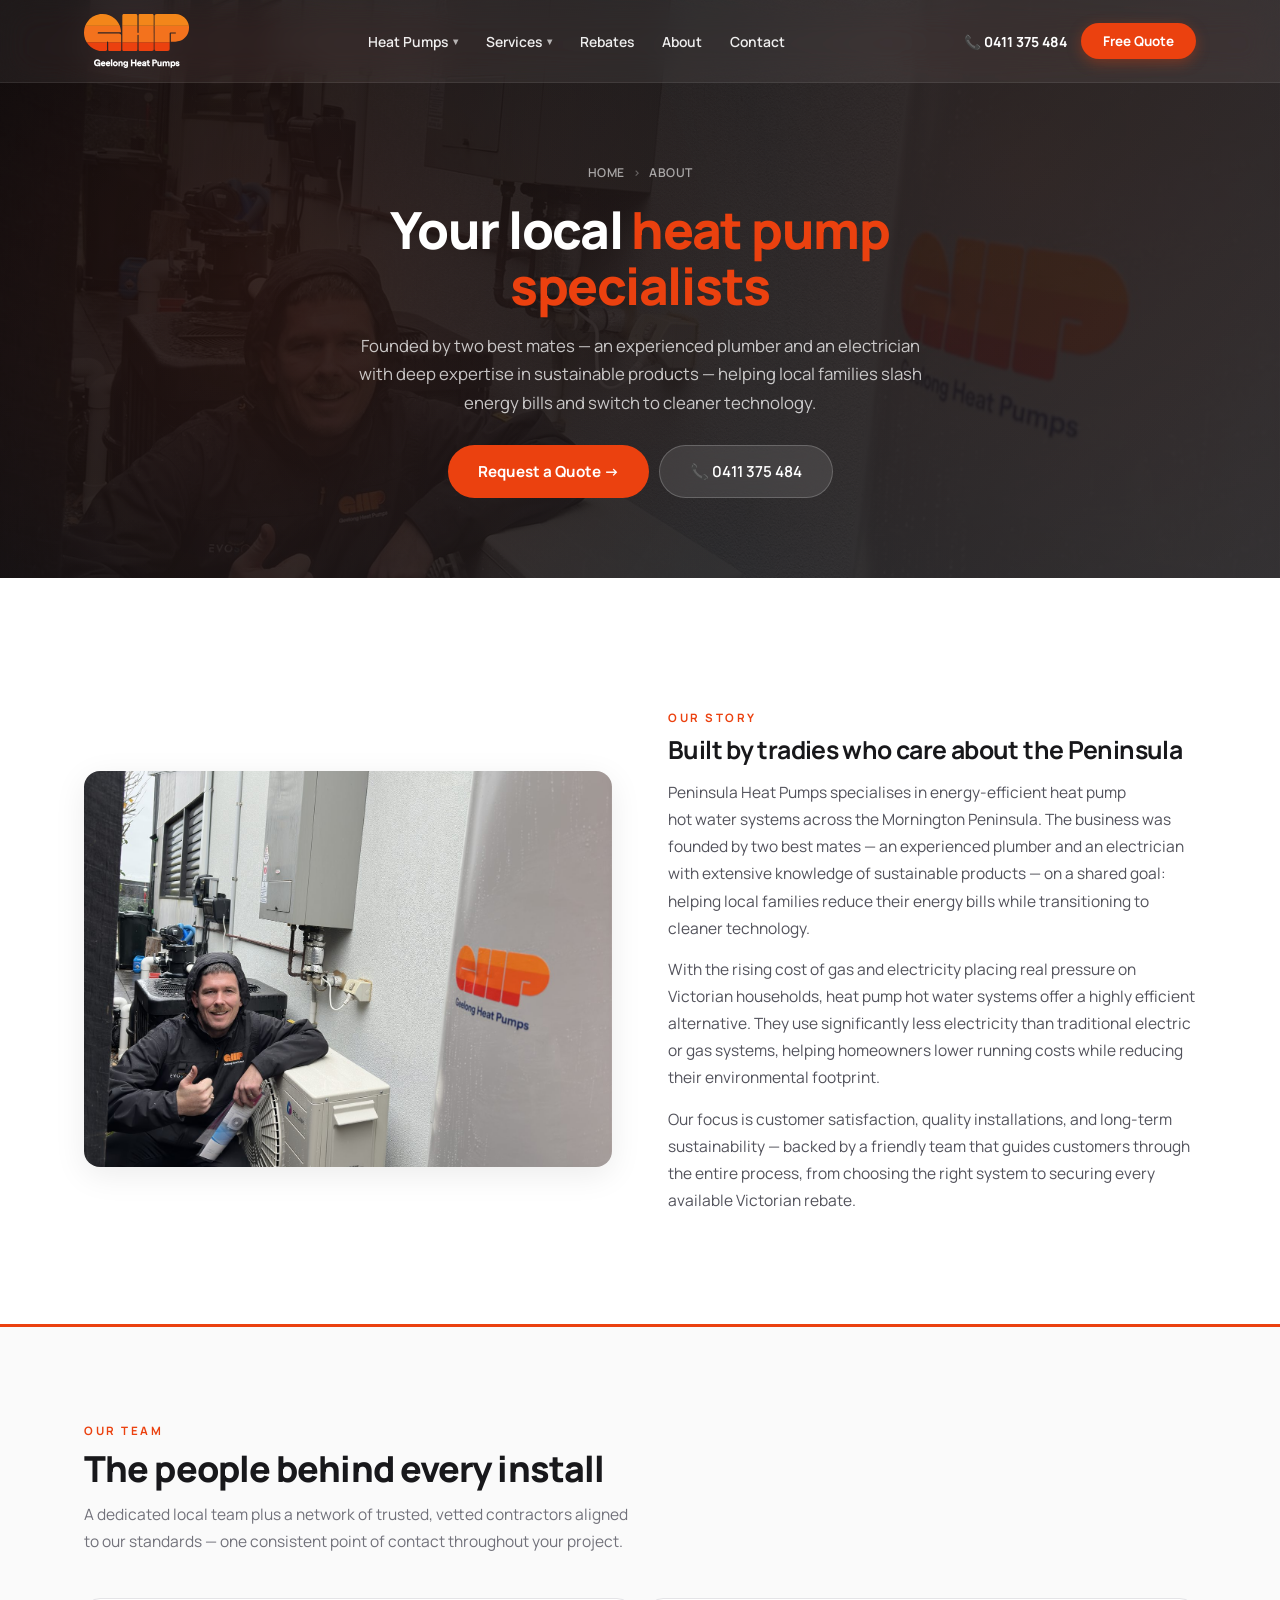
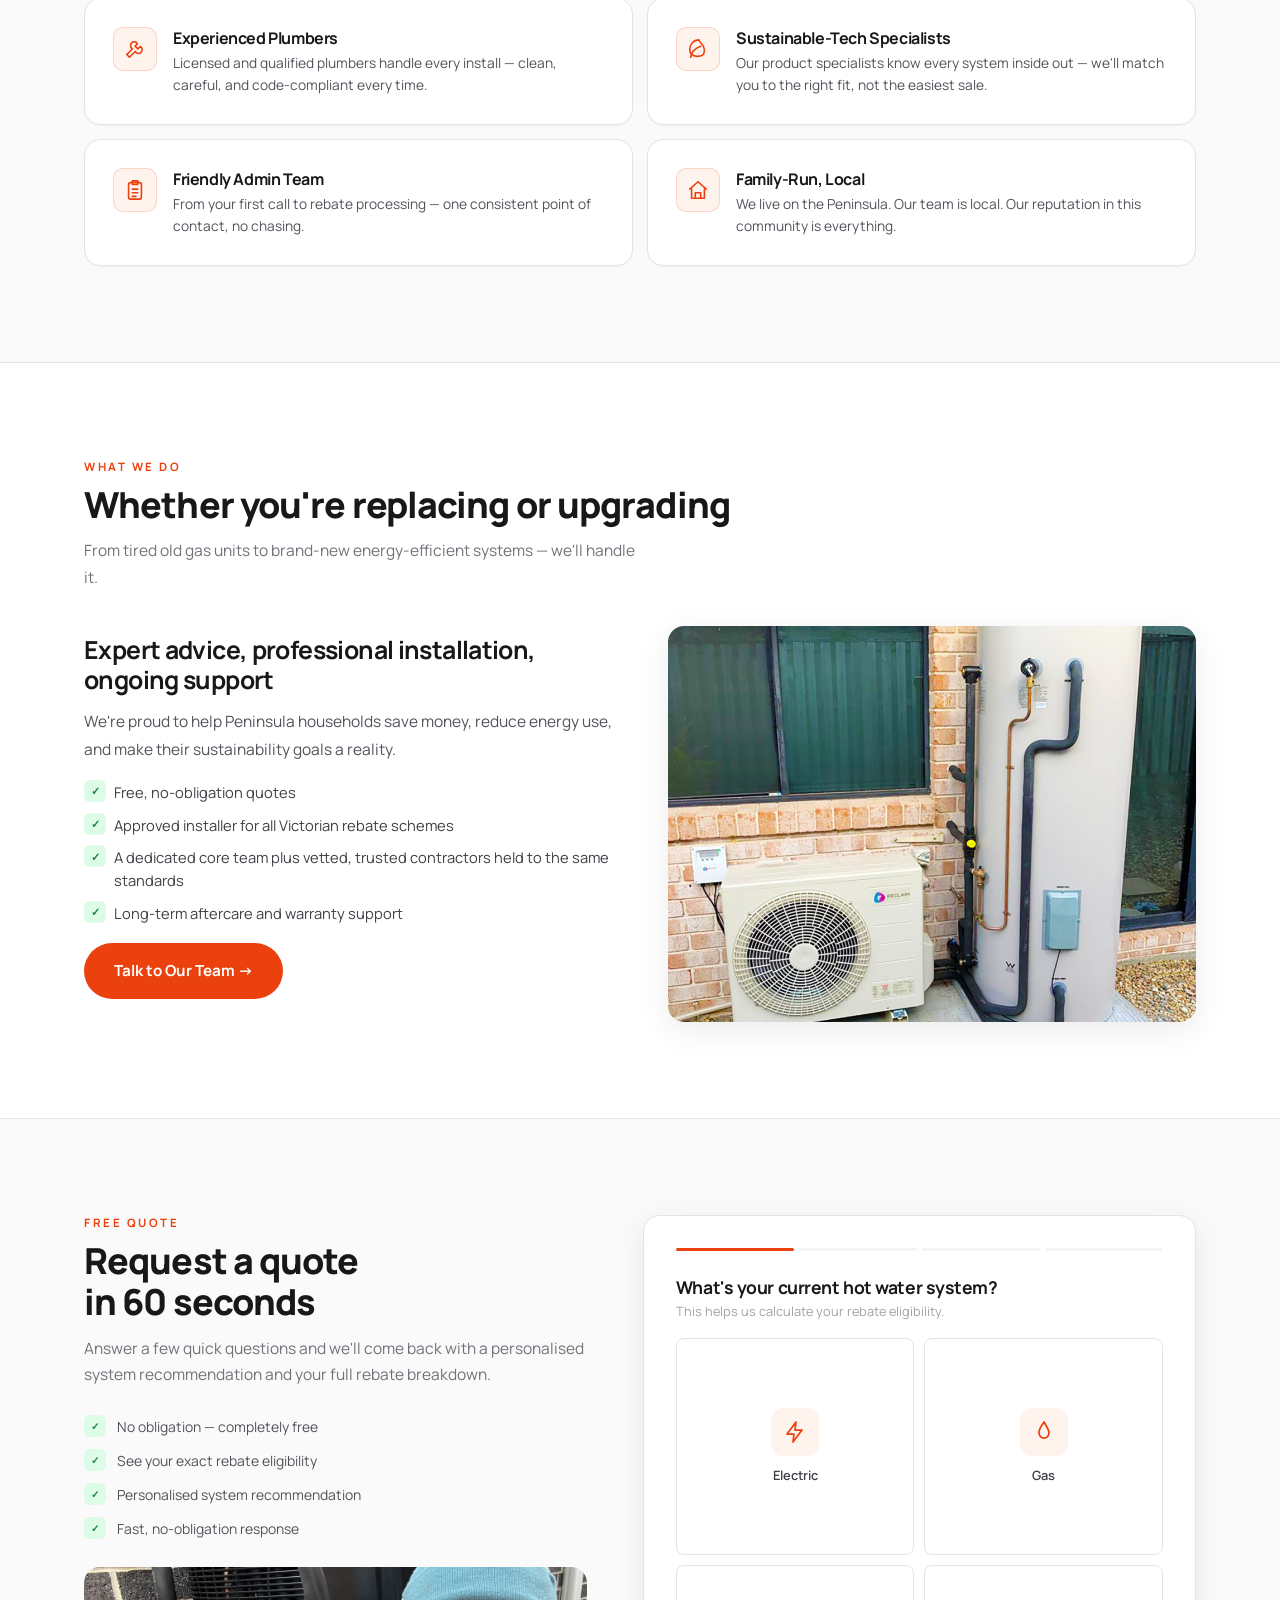
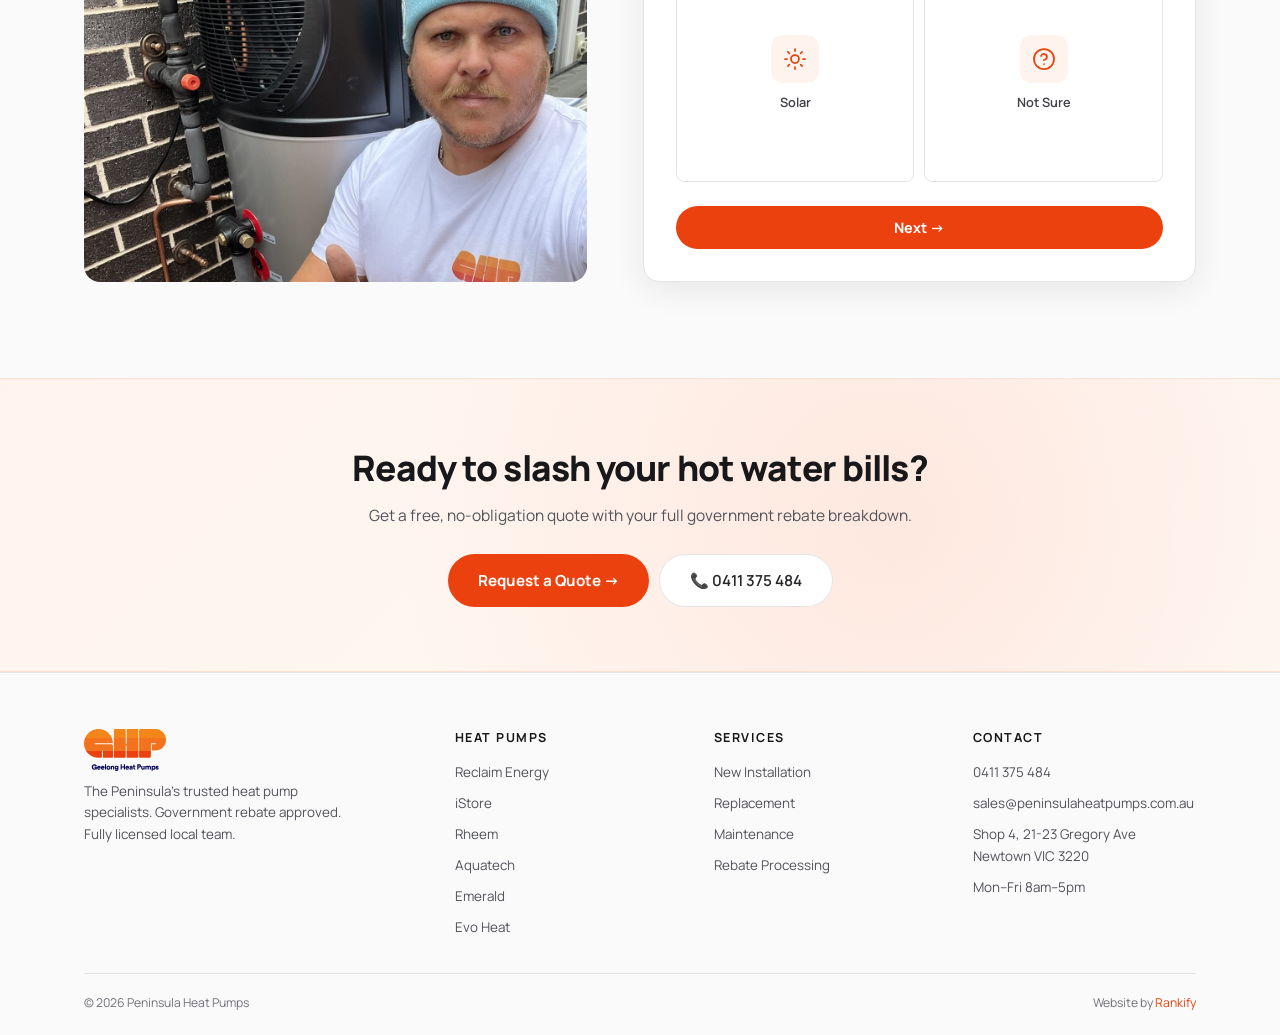
==== about.html @ 2cb2c3ac "Initial commit: Peninsula Heat Pumps site (mirror of Geelong Heat Pumps) - Cloned from rankify-ops/g" ====
<!DOCTYPE html>
<html lang="en">
<head>
<meta charset="UTF-8">
<meta name="viewport" content="width=device-width, initial-scale=1.0">
<link rel="icon" type="image/png" href="images/favicon.png">
<link rel="preconnect" href="https://fonts.googleapis.com">
<link href="https://fonts.googleapis.com/css2?family=Manrope:wght@400;500;600;700;800&display=swap" rel="stylesheet">
<link rel="stylesheet" href="assets/site.css">
<title>About Us | Peninsula Heat&nbsp;Pumps</title>
<meta name="description" content="Meet the local team behind the Mornington Peninsula's most-trusted heat&nbsp;pump installers. Family-run, fully licensed, and rebate-approved.">
</head>
<body>
<nav class="nav" id="nav">
  <div class="nav-in">
    <a href="index.html" class="logo"><img src="images/logo-white-text.svg" alt="Peninsula Heat&nbsp;Pumps" class="logo-light"><img src="images/logo-original.svg" alt="Peninsula Heat&nbsp;Pumps" class="logo-dark"></a>
    <ul class="nav-l">
      <li class="has-dd"><a href="heat-pumps.html">Heat&nbsp;Pumps <span class="chev">&#9662;</span></a>
        <div class="dropdown">
          <a href="heat-pumps.html" class="dd-feat">Compare Heat&nbsp;Pumps</a>
          <div class="dd-sep"></div>
          <a href="reclaim.html">Reclaim Energy</a>
          <a href="istore.html">iStore</a>
          <a href="rheem.html">Rheem</a>
          <a href="aquatech.html">Aquatech</a>
          <a href="emeralds.html">Emerald</a>
          <a href="evoheat.html">Evo Heat</a>
        </div>
      </li>
      <li class="has-dd"><a href="services.html">Services <span class="chev">&#9662;</span></a>
        <div class="dropdown">
          <a href="services.html" class="dd-feat">All Services</a>
          <div class="dd-sep"></div>
          <a href="services.html#install">Heat&nbsp;Pump Installation</a>
          <a href="services.html#replace">System Replacement</a>
          <a href="services.html#maintain">Maintenance &amp; Repairs</a>
          <a href="pool-heat-pumps.html">Pool Heat&nbsp;Pumps</a>
          <a href="heating-cooling.html">Heating &amp; Cooling</a>
        </div>
      </li>
      <li><a href="rebates.html">Rebates</a></li>
      <li><a href="about.html">About</a></li>
      <li><a href="contact-us.html">Contact</a></li>
    </ul>
    <div class="nav-r">
      <a href="tel:0411375484" class="nav-ph">&#128222; 0411 375 484</a>
      <a href="#quote-form" class="nav-cta">Free Quote</a>
    </div>
    <button class="mob-tog" aria-label="Menu"><span></span><span></span><span></span></button>
  </div>
</nav>
<aside class="mdrawer" id="mdrawer"><button class="mdrawer-close" type="button" aria-label="Close menu">&times;</button>
  <ul class="mdrawer-list">
    <li><a href="index.html">Home</a></li>
    <li class="mdd">
      <button class="mdd-tog" type="button">Heat&nbsp;Pumps <span class="mdd-chev">&#9662;</span></button>
      <ul class="mdd-sub">
        <li><a href="heat-pumps.html" class="dd-feat-mob">Compare Heat&nbsp;Pumps</a></li>
        <li><a href="reclaim.html">Reclaim Energy</a></li>
        <li><a href="istore.html">iStore</a></li>
        <li><a href="rheem.html">Rheem</a></li>
        <li><a href="aquatech.html">Aquatech</a></li>
        <li><a href="emeralds.html">Emerald</a></li>
        <li><a href="evoheat.html">Evo Heat</a></li>
      </ul>
    </li>
    <li class="mdd">
      <button class="mdd-tog" type="button">Services <span class="mdd-chev">&#9662;</span></button>
      <ul class="mdd-sub">
        <li><a href="services.html" class="dd-feat-mob">All Services</a></li>
        <li><a href="services.html#install">Heat&nbsp;Pump Installation</a></li>
        <li><a href="services.html#replace">System Replacement</a></li>
        <li><a href="services.html#maintain">Maintenance &amp; Repairs</a></li>
        <li><a href="pool-heat-pumps.html">Pool Heat&nbsp;Pumps</a></li>
        <li><a href="heating-cooling.html">Heating &amp; Cooling</a></li>
      </ul>
    </li>
    <li><a href="rebates.html">Rebates</a></li>
    <li><a href="about.html">About</a></li>
    <li><a href="contact-us.html">Contact</a></li>
  </ul>
  <div class="mdrawer-cta">
    <a href="tel:0411375484" class="mc-call">&#128222; 0411 375 484</a>
    <a href="#quote-form" class="mc-quote">Get a Free Quote &rarr;</a>
  </div>
</aside>
<section class="phero">
  <div class="phero-bg"><img src="images/install-team-thumbsup.jpg" alt=""></div>
  <div class="phero-inner ctr">
    <div class="crumb"><a href="index.html">Home</a><span class="sep">&rsaquo;</span> About</div>
    <h1>Your local <span class="em">heat&nbsp;pump specialists</span></h1>
    <p>Founded by two best mates &mdash; an experienced plumber and an electrician with deep expertise in sustainable products &mdash; helping local families slash energy bills and switch to cleaner technology.</p>
    <div class="phero-btns">
      <a href="#quote-form" class="btn-p">Request a Quote &rarr;</a>
      <a href="tel:0411375484" class="btn-glass">&#128222; 0411 375 484</a>
    </div>
  </div>
</section>

<section class="sec">
  <div class="ctr">
    <div class="content-g">
      <div class="content-img fade"><img src="images/install-team-thumbsup.jpg" alt="Peninsula Heat&nbsp;Pumps install team"></div>
      <div class="content-body fade">
        <div class="sec-tag">Our Story</div>
        <h3>Built by tradies who care about the Peninsula</h3>
        <p>Peninsula Heat&nbsp;Pumps specialises in energy-efficient heat&nbsp;pump hot&nbsp;water systems across the Mornington Peninsula. The business was founded by two best mates &mdash; an experienced plumber and an electrician with extensive knowledge of sustainable products &mdash; on a shared goal: helping local families reduce their energy bills while transitioning to cleaner technology.</p>
        <p>With the rising cost of gas and electricity placing real pressure on Victorian households, heat&nbsp;pump hot&nbsp;water systems offer a highly efficient alternative. They use significantly less electricity than traditional electric or gas systems, helping homeowners lower running costs while reducing their environmental footprint.</p>
        <p>Our focus is customer satisfaction, quality installations, and long-term sustainability &mdash; backed by a friendly team that guides customers through the entire process, from choosing the right system to securing every available Victorian rebate.</p>
      </div>
    </div>
  </div>
</section>

<section class="sec why-sec">
  <div class="ctr">
    <div class="sec-tag fade">Our Team</div>
    <h2 class="sec-t fade">The people behind every install</h2>
    <p class="sec-sub fade">A dedicated local team plus a network of trusted, vetted contractors aligned to our standards &mdash; one consistent point of contact throughout your project.</p>
    <div class="why-g">
      <div class="wcard fade"><div class="wico"><svg viewBox="0 0 24 24" aria-hidden="true"><path d="M14.7 6.3a4 4 0 1 0-5.4 5.4L3 18l3 3 6.3-6.3a4 4 0 1 0 5.4-5.4l-2.6 2.6-3-3 2.6-2.6Z"/></svg></div><div><h4>Experienced Plumbers</h4><p>Licensed and qualified plumbers handle every install &mdash; clean, careful, and code-compliant every time.</p></div></div>
      <div class="wcard fade"><div class="wico"><svg viewBox="0 0 24 24" aria-hidden="true"><path d="M11 20c-5 0-8-3-8-8 0-5 4-10 10-10 1 4 6 5 6 11s-3 7-8 7Z"/><path d="M4 21c1-6 5-10 11-12"/></svg></div><div><h4>Sustainable-Tech Specialists</h4><p>Our product specialists know every system inside out &mdash; we'll match you to the right fit, not the easiest sale.</p></div></div>
      <div class="wcard fade"><div class="wico"><svg viewBox="0 0 24 24" aria-hidden="true"><rect x="5" y="4" width="14" height="18" rx="2"/><path d="M9 2h6v4H9z"/><path d="M9 11h6M9 15h6M9 19h4"/></svg></div><div><h4>Friendly Admin Team</h4><p>From your first call to rebate processing &mdash; one consistent point of contact, no chasing.</p></div></div>
      <div class="wcard fade"><div class="wico"><svg viewBox="0 0 24 24" aria-hidden="true"><path d="M3 11 12 3l9 8M5 11v10h14V11M9 21v-6h6v6"/></svg></div><div><h4>Family-Run, Local</h4><p>We live on the Peninsula. Our team is local. Our reputation in this community is everything.</p></div></div>
    </div>
  </div>
</section>

<section class="sec">
  <div class="ctr">
    <div class="sec-tag fade">What We Do</div>
    <h2 class="sec-t fade">Whether you're replacing or upgrading</h2>
    <p class="sec-sub fade">From tired old gas units to brand-new energy-efficient systems &mdash; we'll handle it.</p>
    <div class="content-g" style="margin-top:36px">
      <div class="content-body fade">
        <h3>Expert advice, professional installation, ongoing support</h3>
        <p>We're proud to help Peninsula households save money, reduce energy use, and make their sustainability goals a reality.</p>
        <ul class="tlist">
          <li>Free, no-obligation quotes</li>
          <li>Approved installer for all Victorian rebate schemes</li>
          <li>A dedicated core team plus vetted, trusted contractors held to the same standards</li>
          
          <li>Long-term aftercare and warranty support</li>
        </ul>
        <p style="margin-top:18px"><a href="#quote-form" class="btn-p">Talk to Our Team &rarr;</a></p>
      </div>
      <div class="content-img fade"><img src="images/install-reclaim-hero.jpg" alt="Reclaim Energy install"></div>
    </div>
  </div>
</section>

<section class="sec form-sec" id="quote">
  <div class="ctr">
    <div class="form-g">
      <div class="form-info fade">
        <div class="sec-tag">Free Quote</div>
        <h2 class="sec-t">Request a quote<br>in 60 seconds</h2>
        <p class="sec-sub">Answer a few quick questions and we&apos;ll come back with a personalised system recommendation and your full rebate breakdown.</p>
        <div class="fperks">
          <div class="fperk"><div class="fpd">&#10003;</div>No obligation &mdash; completely free</div>
          <div class="fperk"><div class="fpd">&#10003;</div>See your exact rebate eligibility</div>
          <div class="fperk"><div class="fpd">&#10003;</div>Personalised system recommendation</div>
          <div class="fperk"><div class="fpd">&#10003;</div>Fast, no-obligation response</div>
        </div>
        <div class="form-img"><img src="images/install-selfie.jpg" alt="Peninsula Heat&nbsp;Pumps installer"></div>
      </div>
      <div class="qform fade" data-context="Heat&nbsp;Pump Hot&nbsp;Water" id="quote-form">
        <div class="qform-head"><div class="qh-tag">Free Quote</div><h3>Get a Free Quote</h3></div>
        <div class="fsteps"><div class="fstep active"></div><div class="fstep"></div><div class="fstep"></div><div class="fstep"></div></div>
        <div class="fslide active" data-s="1" data-field="Current System">
          <h3>What&apos;s your current hot&nbsp;water system?</h3><p class="fsub">This helps us calculate your rebate eligibility.</p>
          <div class="og">
            <button class="ob" data-v="Electric"><div class="oico"><svg viewBox="0 0 24 24" aria-hidden="true"><path d="M13 2 4 14h7l-1 8 9-12h-7l1-8Z"/></svg></div><div class="olbl">Electric</div></button>
            <button class="ob" data-v="Gas"><div class="oico"><svg viewBox="0 0 24 24" aria-hidden="true"><path d="M12 2c-2 3-5 6-5 11a5 5 0 0 0 10 0c0-4-3-7-5-11Z"/></svg></div><div class="olbl">Gas</div></button>
            <button class="ob" data-v="Solar"><div class="oico"><svg viewBox="0 0 24 24" aria-hidden="true"><circle cx="12" cy="12" r="4"/><path d="M12 2v2M12 20v2M4.93 4.93l1.41 1.41M17.66 17.66l1.41 1.41M2 12h2M20 12h2M4.93 19.07l1.41-1.41M17.66 6.34l1.41-1.41"/></svg></div><div class="olbl">Solar</div></button>
            <button class="ob" data-v="Not Sure"><div class="oico"><svg viewBox="0 0 24 24" aria-hidden="true"><circle cx="12" cy="12" r="10"/><path d="M9.1 9a3 3 0 0 1 5.83 1c0 2-3 3-3 3"/><line x1="12" y1="17" x2="12.01" y2="17"/></svg></div><div class="olbl">Not Sure</div></button>
          </div>
          <div class="fnav"><button class="fn">Next &rarr;</button></div>
        </div>
        <div class="fslide" data-s="2" data-field="Household Size">
          <h3>How many people in your household?</h3><p class="fsub">We&apos;ll recommend the right tank size.</p>
          <div class="og">
            <button class="ob" data-v="1-2"><div class="oico"><svg viewBox="0 0 24 24" aria-hidden="true"><circle cx="12" cy="8" r="4"/><path d="M4 21v-1c0-4 4-6 8-6s8 2 8 6v1"/></svg></div><div class="olbl">1&ndash;2</div></button>
            <button class="ob" data-v="3-4"><div class="oico"><svg viewBox="0 0 24 24" aria-hidden="true"><circle cx="9" cy="8" r="3"/><circle cx="17" cy="9" r="2.5"/><path d="M3 20v-1c0-3 3-5 6-5s6 2 6 5v1M15 20v-1c0-2 2-3 4-3s4 1 4 3v1"/></svg></div><div class="olbl">3&ndash;4</div></button>
            <button class="ob" data-v="5-6"><div class="oico"><svg viewBox="0 0 24 24" aria-hidden="true"><circle cx="7" cy="9" r="2.2"/><circle cx="17" cy="9" r="2.2"/><circle cx="12" cy="14" r="1.8"/><path d="M2 21v-1c0-2 2-3.5 5-3.5s5 1.5 5 3.5v1M12 21v-1c0-2 2-3.5 5-3.5s5 1.5 5 3.5v1M8 21c0-1.5 1-2.5 4-2.5s4 1 4 2.5"/></svg></div><div class="olbl">5&ndash;6</div></button>
            <button class="ob" data-v="7+"><div class="oico"><svg viewBox="0 0 24 24" aria-hidden="true"><path d="M3 11 12 3l9 8M5 11v10h14V11M9 21v-6h6v6"/></svg></div><div class="olbl">7+</div></button>
          </div>
          <div class="fnav"><button class="fb">&larr; Back</button><button class="fn">Next &rarr;</button></div>
        </div>
        <div class="fslide" data-s="3" data-field="Project Type">
          <h3>What do you need?</h3><p class="fsub">We cover installs, replacements, and repairs.</p>
          <div class="og">
            <button class="ob" data-v="New Install"><div class="oico"><svg viewBox="0 0 24 24" aria-hidden="true"><path d="M12 4v16M4 12h16"/></svg></div><div class="olbl">New Install</div></button>
            <button class="ob" data-v="Replacement"><div class="oico"><svg viewBox="0 0 24 24" aria-hidden="true"><path d="M3 12a9 9 0 0 1 15-6l3 3M21 3v6h-6"/><path d="M21 12a9 9 0 0 1-15 6l-3-3M3 21v-6h6"/></svg></div><div class="olbl">Replacement</div></button>
            <button class="ob" data-v="Repair"><div class="oico"><svg viewBox="0 0 24 24" aria-hidden="true"><path d="M14.7 6.3a4 4 0 1 0-5.4 5.4L3 18l3 3 6.3-6.3a4 4 0 1 0 5.4-5.4l-2.6 2.6-3-3 2.6-2.6Z"/></svg></div><div class="olbl">Repair</div></button>
            <button class="ob" data-v="Just Advice"><div class="oico"><svg viewBox="0 0 24 24" aria-hidden="true"><path d="M21 12c0 4-4 7-9 7-1.5 0-3-.3-4.2-.8L3 20l1.2-3.6C3.4 15.4 3 13.7 3 12c0-4 4-7 9-7s9 3 9 7Z"/></svg></div><div class="olbl">Just Advice</div></button>
          </div>
          <div class="fnav"><button class="fb">&larr; Back</button><button class="fn">Next &rarr;</button></div>
        </div>
        <div class="fslide" data-s="4">
          <h3>Almost done &mdash; your details</h3><p class="fsub">We&apos;ll be in touch soon.</p>
          <input type="text" class="finp" placeholder="Your name">
          <input type="tel" class="finp" placeholder="Phone number">
          <input type="email" class="finp" placeholder="Email address">
          <input type="text" class="finp" placeholder="Suburb">
          <textarea class="finp" placeholder="Anything else we should know? (optional)" data-optional></textarea>
          <input type="text" name="_honey" style="display:none" tabindex="-1" autocomplete="off">
          <div class="fnav"><button class="fb">&larr; Back</button><button class="fn" data-action="submit">Request My Quote &rarr;</button></div>
        </div>
        <div class="fslide" data-s="5">
          <div style="text-align:center;padding:28px 0"><div style="font-size:2.2rem;margin-bottom:10px">&#9989;</div><h3 style="margin-bottom:6px">We&apos;re On It!</h3><p class="fsub" style="margin:0">Your enquiry has been sent &mdash; we&apos;ll be in touch as soon as possible with your personalised quote and rebate breakdown. Need urgent help? Call <a href="tel:0411375484" style="color:var(--orange);font-weight:700">0411 375 484</a>.</p></div>
        </div>
      </div>
    </div>
  </div>
</section>
<section class="cta-strip">
  <div class="ctr">
    <h2 class="fade">Ready to slash your hot&nbsp;water bills?</h2>
    <p class="fade">Get a free, no-obligation quote with your full government rebate breakdown.</p>
    <div class="cta-strip-btns fade">
      <a href="#quote-form" class="btn-p">Request a Quote &rarr;</a>
      <a href="tel:0411375484" class="btn-glass">&#128222; 0411 375 484</a>
    </div>
  </div>
</section>
<footer class="foot">
  <div class="ctr">
    <div class="foot-g">
      <div class="foot-brand">
        <a href="index.html" class="logo"><img src="images/logo-white-text.svg" alt="Peninsula Heat&nbsp;Pumps" class="logo-light"><img src="images/logo-original.svg" alt="Peninsula Heat&nbsp;Pumps" class="logo-dark"></a>
        <p>The Peninsula's trusted heat&nbsp;pump specialists. Government rebate approved. Fully licensed local team.</p>
      </div>
      <div><h4>Heat&nbsp;Pumps</h4><ul class="foot-l">
        <li><a href="reclaim.html">Reclaim Energy</a></li>
        <li><a href="istore.html">iStore</a></li>
        <li><a href="rheem.html">Rheem</a></li>
        <li><a href="aquatech.html">Aquatech</a></li>
        <li><a href="emeralds.html">Emerald</a></li>
        <li><a href="evoheat.html">Evo Heat</a></li>
      </ul></div>
      <div><h4>Services</h4><ul class="foot-l">
        <li><a href="services.html">New Installation</a></li>
        <li><a href="services.html">Replacement</a></li>
        <li><a href="services.html">Maintenance</a></li>
        <li><a href="rebates.html">Rebate Processing</a></li>
              </ul></div>
      <div><h4>Contact</h4><ul class="foot-l">
        <li><a href="tel:0411375484">0411 375 484</a></li>
        <li><a href="mailto:sales@peninsulaheatpumps.com.au">sales@peninsulaheatpumps.com.au</a></li>
        <li><a>Shop 4, 21-23 Gregory Ave<br>Newtown VIC 3220</a></li>
        <li><a>Mon&ndash;Fri 8am&ndash;5pm</a></li>
      </ul></div>
    </div>
    <div class="foot-b"><span>&copy; 2026 Peninsula Heat&nbsp;Pumps</span><span>Website by <a href="https://rankify.com.au">Rankify</a></span></div>
  </div>
</footer>
<div class="sticky"><a href="tel:0411375484" class="sc">&#128222; Call</a><a href="#quote-form" class="sq">Free Quote</a></div>
<script src="assets/site.js"></script>
</body>
</html>
---- assets/site.css ----
/* GEELONG HEAT PUMPS — shared styles */
*,*::before,*::after{margin:0;padding:0;box-sizing:border-box}
:root{
  /* Brand colors sampled directly from logo SVG */
  --orange:#eb410f;            /* primary — logo bottom red-orange */
  --orange-dark:#c2330a;       /* darker shade for hover/active */
  --orange-mid:#f3721d;        /* logo middle orange */
  --orange-light:#fff4ed;      /* background tint */
  --orange-50:#fff8f3;
  --orange-glow:rgba(235,65,15,0.14);
  --navy:#030054;              /* logo text navy — occasional accent */
  --red:#dc2626;--red-light:#fef2f2;
  --green:#15803d;--green-light:#dcfce7;
  --amber:#d97706;
  --g950:#09090b;--g900:#18181b;--g800:#27272a;--g700:#3f3f46;--g600:#52525b;--g500:#71717a;--g400:#a1a1aa;--g300:#d4d4d8;--g200:#e4e4e7;--g100:#f4f4f5;--g50:#fafafa;--white:#ffffff;
  --shadow-xs:0 1px 2px rgba(0,0,0,0.04);--shadow-s:0 2px 8px rgba(0,0,0,0.05);--shadow:0 4px 16px rgba(0,0,0,0.06);--shadow-l:0 8px 32px rgba(0,0,0,0.08);--shadow-xl:0 16px 48px rgba(0,0,0,0.1);
  --r:16px;--rs:12px;--rxs:8px;
}
html{scroll-behavior:smooth}
body{font-family:'Manrope',-apple-system,BlinkMacSystemFont,'Segoe UI',sans-serif;color:var(--g800);background:var(--white);-webkit-font-smoothing:antialiased;overflow-x:hidden}
h1,h2,h3,h4,h5{color:var(--g900);letter-spacing:-0.025em;font-weight:700}
a{color:inherit;text-decoration:none}
img{max-width:100%;display:block}
.ctr{max-width:1160px;margin:0 auto;padding:0 24px}

/* NAV */
.nav{position:fixed;top:0;left:0;right:0;z-index:100;padding:14px 0;transition:all .3s ease;background:rgba(255,255,255,.06);backdrop-filter:blur(16px) saturate(1.4);-webkit-backdrop-filter:blur(16px) saturate(1.4);border-bottom:1px solid rgba(255,255,255,.08)}
.nav.scrolled{background:rgba(255,255,255,.92);backdrop-filter:blur(20px) saturate(1.6);-webkit-backdrop-filter:blur(20px) saturate(1.6);border-bottom:1px solid var(--g200);padding:10px 0;box-shadow:var(--shadow-s)}
.nav-in{max-width:1160px;margin:0 auto;padding:0 24px;display:flex;align-items:center;justify-content:space-between;gap:16px}
.logo{display:flex;align-items:center;gap:8px;position:relative}
.logo img{height:54px;width:auto;display:block;transition:opacity .3s}
.logo .logo-dark{position:absolute;inset:0;opacity:0}
.nav.scrolled .logo .logo-dark{opacity:1}
.nav.scrolled .logo .logo-light{opacity:0}
.nav-l{display:flex;align-items:center;gap:28px;list-style:none}
.nav-l>li{position:relative}
.nav-l>li>a{font-size:.87rem;font-weight:600;color:rgba(255,255,255,.92);transition:color .2s;display:inline-flex;align-items:center;gap:5px;padding:8px 0}
.nav-l>li>a:hover{color:#fff}
.nav.scrolled .nav-l>li>a{color:var(--g600)}
.nav.scrolled .nav-l>li>a:hover{color:var(--g900)}
.nav-l .chev{font-size:.6rem;opacity:.7;transition:transform .25s}
.nav-l>li:hover .chev{transform:rotate(180deg)}
.dropdown{position:absolute;top:100%;left:-12px;background:#fff;border:1px solid var(--g100);border-radius:var(--rs);box-shadow:var(--shadow-l);min-width:240px;padding:8px;opacity:0;visibility:hidden;transform:translateY(8px);transition:all .25s;z-index:50}
.nav-l>li:hover .dropdown,.nav-l>li:focus-within .dropdown{opacity:1;visibility:visible;transform:translateY(0)}
.dropdown a{display:block;padding:10px 14px;font-size:.85rem;color:var(--g700)!important;font-weight:500;border-radius:var(--rxs);transition:all .15s;white-space:nowrap}
.dropdown a:hover{background:var(--orange-light);color:var(--orange)!important}
.dropdown a.dd-feat{background:var(--g900);color:#fff!important;font-weight:700;margin-bottom:4px}
.dropdown a.dd-feat:hover{background:var(--orange);color:#fff!important}
.dropdown .dd-sep{height:1px;background:var(--g100);margin:4px 8px}
.nav-r{display:flex;align-items:center;gap:14px}
.nav-cta{background:var(--orange);color:#fff;padding:9px 22px;border-radius:50px;font-weight:700;font-size:.84rem;transition:all .2s;border:none;cursor:pointer;box-shadow:0 4px 14px rgba(235,65,15,.35)}
.nav-cta:hover{background:var(--orange-dark);transform:translateY(-1px)}
.nav-ph{font-size:.87rem;font-weight:700;color:#fff;transition:color .2s;white-space:nowrap}
.nav.scrolled .nav-ph{color:var(--g700)}
.mob-tog{display:none;background:none;border:none;cursor:pointer;padding:6px;z-index:201;position:relative}
.mob-tog span{display:block;width:22px;height:2px;background:#fff;margin:5px 0;border-radius:2px;transition:all .3s}
.nav.scrolled .mob-tog span{background:var(--g700)}
.mob-tog.open span{background:#fff!important}
.mob-tog.open span:nth-child(1){transform:translateY(7px) rotate(45deg)}
.mob-tog.open span:nth-child(2){opacity:0}
.mob-tog.open span:nth-child(3){transform:translateY(-7px) rotate(-45deg)}

/* Light-hero pages (product detail): nav stays light/dark-text from the start */
body.light-hero .nav{background:rgba(255,255,255,.92);backdrop-filter:blur(20px) saturate(1.6);-webkit-backdrop-filter:blur(20px) saturate(1.6);border-bottom:1px solid var(--g200);box-shadow:var(--shadow-s)}
body.light-hero .nav .logo img{filter:none}
body.light-hero .logo .logo-light{opacity:0}
body.light-hero .logo .logo-dark{opacity:1}
body.light-hero .nav-l>li>a{color:var(--g600)}
body.light-hero .nav-l>li>a:hover{color:var(--g900)}
body.light-hero .nav-ph{color:var(--g700)}
body.light-hero .mob-tog span{background:var(--g700)}
body.light-hero .dropdown{top:calc(100% + 4px)}

/* Product pages — clean alternating grey/white sections */
body.light-hero .pdhero{background:var(--g50);border-bottom:1px solid var(--g200)}
body.light-hero .why-sec{background:var(--white);border-top:1px solid var(--g200);border-bottom:1px solid var(--g200)}
body.light-hero .why-sec .wcard{background:var(--g50)}

/* MOBILE DRAWER */
.mdrawer{position:fixed;inset:0;z-index:150;background:rgba(9,9,11,.94);backdrop-filter:blur(20px) saturate(1.5);-webkit-backdrop-filter:blur(20px) saturate(1.5);display:flex;flex-direction:column;padding:88px 28px 28px;opacity:0;visibility:hidden;transform:translateY(-12px);transition:all .3s ease;overflow-y:auto}
.mdrawer.open{opacity:1;visibility:visible;transform:translateY(0)}
.mdrawer-close{position:absolute;top:18px;right:18px;width:44px;height:44px;border-radius:50%;background:rgba(255,255,255,.08);border:1px solid rgba(255,255,255,.2);color:#fff;font-size:1.4rem;line-height:1;display:flex;align-items:center;justify-content:center;cursor:pointer;font-family:inherit;transition:all .2s;z-index:151}
.mdrawer-close:hover,.mdrawer-close:active{background:var(--orange);border-color:var(--orange);transform:scale(1.05)}
.mdrawer-list{list-style:none;display:flex;flex-direction:column;gap:4px;margin-bottom:28px}
.mdrawer-list a,.mdrawer-list .mdd-tog{display:block;padding:14px 16px;font-size:1rem;font-weight:700;color:#fff;border-radius:10px;transition:all .2s;background:transparent;border:none;width:100%;text-align:left;cursor:pointer;font-family:inherit}
.mdrawer-list a:hover,.mdrawer-list a:active,.mdrawer-list .mdd-tog:hover{background:rgba(255,255,255,.08)}
.mdrawer-list .mdd-tog{display:flex;align-items:center;justify-content:space-between}
.mdrawer-list .mdd-chev{font-size:.8rem;opacity:.7;transition:transform .25s}
.mdrawer-list .mdd.open .mdd-chev{transform:rotate(180deg)}
.mdrawer-list .mdd-sub{list-style:none;max-height:0;overflow:hidden;transition:max-height .3s ease;padding-left:0}
.mdrawer-list .mdd.open .mdd-sub{max-height:600px}
.mdrawer-list .mdd-sub li a{padding:11px 16px 11px 32px;font-size:.92rem;font-weight:500;color:rgba(255,255,255,.78)}
.mdrawer-list .mdd-sub li a.dd-feat-mob{color:#fff;font-weight:700}
.mdrawer-cta{display:flex;flex-direction:column;gap:10px;margin-top:auto}
.mc-call{padding:14px;text-align:center;background:rgba(255,255,255,.08);border:1px solid rgba(255,255,255,.18);color:#fff;border-radius:50px;font-weight:700}
.mc-quote{padding:14px;text-align:center;background:var(--orange);color:#fff;border-radius:50px;font-weight:700;box-shadow:0 4px 14px rgba(235,65,15,.4)}

/* HERO (homepage full) */
.hero{padding:0;position:relative;overflow:hidden;display:flex;align-items:center}
.hero-bg{position:absolute;inset:0;z-index:0}
.hero-bg img{width:100%;height:100%;object-fit:cover;object-position:center top}
.hero-bg::after{content:'';position:absolute;inset:0;background:linear-gradient(105deg,rgba(9,9,11,.78) 0%,rgba(9,9,11,.55) 35%,rgba(9,9,11,.18) 65%,rgba(235,65,15,.08) 100%)}.hero-inner{position:relative;z-index:2;padding:140px 0 80px;width:100%}
.hero-content{max-width:600px}
.hero-tag{display:inline-flex;align-items:center;gap:8px;background:rgba(255,255,255,.1);backdrop-filter:blur(12px);-webkit-backdrop-filter:blur(12px);border:1px solid rgba(255,255,255,.15);color:#fff;padding:6px 16px;border-radius:50px;font-size:.76rem;font-weight:600;margin-bottom:24px}
.hero-tag .dot{width:6px;height:6px;background:var(--green);border-radius:50%;animation:pulse 2s infinite;box-shadow:0 0 8px var(--green)}
@keyframes pulse{0%,100%{opacity:1}50%{opacity:.4}}
.hero h1{font-size:clamp(2.6rem,5vw,3.6rem);line-height:1.06;margin-bottom:18px;font-weight:800;color:#fff}
.hero h1 .em{color:var(--orange)}
.hero-sub{font-size:1.05rem;color:rgba(255,255,255,.78);line-height:1.7;margin-bottom:32px;max-width:520px}
.hero-btns{display:flex;gap:10px;flex-wrap:wrap;margin-bottom:28px}
.btn-p{display:inline-flex;align-items:center;gap:6px;background:var(--orange);color:#fff;padding:15px 30px;border-radius:50px;font-weight:700;font-size:.95rem;border:none;cursor:pointer;font-family:inherit;transition:all .25s}
.btn-p:hover{background:var(--orange-dark);transform:translateY(-2px);box-shadow:0 8px 28px rgba(235,65,15,.35)}
.btn-glass{display:inline-flex;align-items:center;gap:6px;background:rgba(255,255,255,.1);backdrop-filter:blur(12px);-webkit-backdrop-filter:blur(12px);border:1px solid rgba(255,255,255,.2);color:#fff;padding:15px 30px;border-radius:50px;font-weight:600;font-size:.95rem;cursor:pointer;font-family:inherit;transition:all .25s}
.btn-glass:hover{background:rgba(255,255,255,.18);border-color:rgba(255,255,255,.3);transform:translateY(-1px)}
.btn-dark{display:inline-flex;align-items:center;gap:6px;background:var(--g900);color:#fff;padding:15px 30px;border-radius:50px;font-weight:700;font-size:.95rem;cursor:pointer;font-family:inherit;transition:all .25s}
.btn-dark:hover{background:var(--orange);transform:translateY(-2px)}
.hero-ph{font-size:.88rem;color:rgba(255,255,255,.55)}
.hero-ph a{color:#fff;font-weight:700}
.hero-cards{display:flex;gap:10px;margin-top:36px}
.hero-glass{flex:1;padding:14px 18px;background:rgba(255,255,255,.1);backdrop-filter:blur(20px) saturate(1.5);-webkit-backdrop-filter:blur(20px) saturate(1.5);border:1px solid rgba(255,255,255,.15);border-radius:var(--rs);display:flex;align-items:center;gap:10px;transition:all .3s;cursor:default}
.hero-glass:hover{background:rgba(255,255,255,.16);transform:translateY(-2px)}
.hero-glass .hg-icon{font-size:1.3rem;display:flex;align-items:center;justify-content:center;color:#fff;width:28px;height:28px;flex-shrink:0}
.hero-glass .hg-icon svg{width:24px;height:24px;stroke:currentColor;fill:none;stroke-width:1.75;stroke-linecap:round;stroke-linejoin:round}
.hero-glass .hg-val{font-size:1.15rem;font-weight:800;color:#fff;line-height:1}
.hero-glass .hg-label{font-size:.65rem;color:rgba(255,255,255,.6);font-weight:500}
.hero-guarantee{position:absolute;bottom:40px;right:40px;z-index:1}
.hero-guarantee img{width:100px;height:auto;filter:drop-shadow(0 4px 16px rgba(0,0,0,.3));opacity:.9;transition:all .3s}
.hero-guarantee:hover img{opacity:1;transform:scale(1.05)}

/* PAGE HERO (compact, used on sub-pages) */
.phero{position:relative;overflow:hidden;padding:160px 0 80px;background:linear-gradient(135deg,var(--g950) 0%,var(--g800) 100%)}
.phero::before{content:'';position:absolute;inset:0;background:radial-gradient(circle at 20% 50%,rgba(235,65,15,.15) 0%,transparent 50%),radial-gradient(circle at 80% 30%,rgba(235,65,15,.08) 0%,transparent 50%);z-index:0}
.phero-bg{position:absolute;inset:0;z-index:0;opacity:.35}
.phero-bg img{width:100%;height:100%;object-fit:cover}
.phero-bg::after{content:'';position:absolute;inset:0;background:linear-gradient(135deg,rgba(9,9,11,.85) 0%,rgba(9,9,11,.6) 100%)}
.phero-inner{position:relative;z-index:1;text-align:center;max-width:740px;margin:0 auto}
.phero .crumb{display:inline-flex;align-items:center;gap:8px;font-size:.76rem;font-weight:600;color:rgba(255,255,255,.6);margin-bottom:20px;letter-spacing:.5px;text-transform:uppercase}
.phero .crumb a{color:rgba(255,255,255,.6);transition:color .2s}
.phero .crumb a:hover{color:var(--orange)}
.phero .crumb .sep{color:rgba(255,255,255,.3)}
.phero h1{font-size:clamp(2.2rem,4.4vw,3.2rem);font-weight:800;color:#fff;line-height:1.1;margin-bottom:18px;letter-spacing:-.025em}
.phero h1 .em{color:var(--orange)}
.phero p{font-size:1.05rem;color:rgba(255,255,255,.75);line-height:1.7;max-width:580px;margin:0 auto 28px}
.phero-btns{display:inline-flex;gap:10px;flex-wrap:wrap;justify-content:center}

/* BENEFITS STRIP */
.benefits{padding:0;position:relative;z-index:2;margin-top:-48px}
.benefits-grid{display:grid;grid-template-columns:repeat(4,1fr);gap:0;background:var(--white);border-radius:var(--r);overflow:hidden;box-shadow:var(--shadow-l)}
.ben-item{padding:28px 24px;text-align:center;transition:all .3s;cursor:default}
.ben-item:hover{background:var(--g50)}
.ben-item:hover .ben-ico{transform:translateY(-3px)}
.ben-ico{width:48px;height:48px;margin:0 auto 12px;background:var(--orange-light);border-radius:12px;display:flex;align-items:center;justify-content:center;font-size:1.4rem;transition:transform .3s cubic-bezier(.4,0,.2,1);color:var(--orange)}
.ben-ico svg{width:24px;height:24px;stroke:currentColor;fill:none;stroke-width:1.75;stroke-linecap:round;stroke-linejoin:round}
.ben-item h4{font-size:.88rem;font-weight:700;margin-bottom:4px;color:var(--g900)}
.ben-item p{font-size:.78rem;color:var(--g500);line-height:1.5}

/* SECTIONS */
.sec{padding:96px 0}
.sec-sm{padding:64px 0}
.sec-tag{font-size:.72rem;text-transform:uppercase;letter-spacing:2.5px;color:var(--orange);font-weight:700;margin-bottom:10px}
.sec-t{font-size:clamp(1.7rem,2.8vw,2.3rem);font-weight:800;line-height:1.15;margin-bottom:12px}
.sec-sub{font-size:.97rem;color:var(--g500);line-height:1.7;max-width:560px}
.sec-c{text-align:center;margin:0 auto 44px}
.sec-c .sec-sub{margin:0 auto}

/* CONTENT BLOCKS */
.content-g{display:grid;grid-template-columns:1fr 1fr;gap:56px;align-items:center;margin-top:36px}
.content-g.rev{direction:rtl}
.content-g.rev>*{direction:ltr}
.content-img{border-radius:var(--r);overflow:hidden;aspect-ratio:4/3;box-shadow:var(--shadow-l)}
.content-img img{width:100%;height:100%;object-fit:cover}
.content-body h3{font-size:1.55rem;margin-bottom:14px;line-height:1.2}
.content-body>p{font-size:.97rem;color:var(--g600);line-height:1.75;margin-bottom:14px}
.tlist{margin-top:18px;display:flex;flex-direction:column;gap:10px}
.tlist li{list-style:none;font-size:.92rem;color:var(--g700);line-height:1.55;padding-left:30px;position:relative}
.tlist li::before{content:'✓';position:absolute;left:0;top:-1px;width:22px;height:22px;background:var(--green-light);color:var(--green);border-radius:6px;display:flex;align-items:center;justify-content:center;font-weight:800;font-size:.7rem}

/* FEATURE GRID (3 col cards) */
.fg{display:grid;grid-template-columns:repeat(3,1fr);gap:18px;margin-top:36px}
.fg-card{background:var(--white);border:1.5px solid var(--g200);border-radius:var(--r);padding:30px 26px;transition:all .3s;display:block;color:inherit;text-decoration:none}
.fg-card:hover{transform:translateY(-3px);border-color:var(--orange);box-shadow:var(--shadow-l)}
.fg-card .fg-link{display:inline-block;margin-top:14px;color:var(--orange);font-weight:700;font-size:.86rem;transition:transform .25s}
.fg-card:hover .fg-link{transform:translateX(4px)}
.fg-ico{width:52px;height:52px;background:var(--orange-light);border-radius:12px;display:flex;align-items:center;justify-content:center;font-size:1.5rem;margin-bottom:18px;color:var(--orange)}
.fg-ico svg{width:26px;height:26px;stroke:currentColor;fill:none;stroke-width:1.75;stroke-linecap:round;stroke-linejoin:round}
.fg-card h4{font-size:1.1rem;margin-bottom:6px}
.fg-card p{font-size:.88rem;color:var(--g500);line-height:1.65}

/* REBATE */
.reb-sec{background:var(--white);border-bottom:1px solid var(--g200)}
.reb-g{display:grid;grid-template-columns:1fr 1fr;gap:56px;align-items:center;margin-top:44px}
.reb-img{border-radius:var(--r);overflow:hidden;aspect-ratio:4/3}
.reb-img img{width:100%;height:100%;object-fit:cover}
.reb-card{background:var(--white);border:1px solid var(--g200);border-radius:var(--r);padding:32px;box-shadow:var(--shadow)}
.reb-card .rc-h{font-size:.72rem;text-transform:uppercase;letter-spacing:2px;color:var(--g400);font-weight:700;margin-bottom:20px}
.rc-r{display:flex;justify-content:space-between;align-items:center;padding:12px 0;border-bottom:1px solid var(--g100)}
.rc-r:last-of-type{border:none}
.rc-r .l{font-size:.9rem;color:var(--g600)}
.rc-r .v{font-weight:700;font-size:.95rem;color:var(--g900)}
.rc-r .v.s{color:var(--green)}
.rc-tot{margin-top:14px;padding:18px;background:var(--orange-light);border-radius:var(--rxs);display:flex;justify-content:space-between;align-items:center;border:1px solid rgba(235,65,15,.1)}
.rc-tot .l{font-weight:700;color:var(--g900)}
.rc-tot .v{font-size:1.7rem;font-weight:800;color:var(--orange)}
.rc-note{margin-top:18px;padding:14px 16px;background:var(--red-light);border-radius:var(--rxs);font-size:.8rem;color:var(--g700);line-height:1.6;border-left:3px solid var(--red)}
.rc-note strong{color:var(--red)}

/* PRODUCTS */
.prod-g{display:grid;grid-template-columns:repeat(3,1fr);gap:18px;margin-top:44px}
.prod-g.cols-4{grid-template-columns:repeat(4,1fr)}
.prod-g.cols-5{grid-template-columns:repeat(5,1fr);gap:14px}
@media(max-width:1100px){.prod-g.cols-4,.prod-g.cols-5{grid-template-columns:repeat(2,1fr)}}
.pcard{background:var(--white);border:1.5px solid var(--g200);border-radius:var(--r);padding:0;transition:all .3s;position:relative;overflow:hidden;display:flex;flex-direction:column}
.pcard:hover{transform:translateY(-3px);box-shadow:var(--shadow-l);border-color:var(--g300)}
.pcard.feat{border-color:var(--orange);box-shadow:0 0 0 1px var(--orange),var(--shadow)}
.pcard.feat .ptag{position:absolute;top:14px;right:14px;background:var(--orange);color:#fff;font-size:.65rem;font-weight:700;text-transform:uppercase;letter-spacing:1px;padding:3px 10px;border-radius:50px;z-index:2}
.pcard-img{width:100%;height:200px;background:var(--g50);display:flex;align-items:center;justify-content:center;overflow:hidden;border-bottom:1px solid var(--g100);padding:18px}
.pcard-img img{max-height:170px;width:auto;object-fit:contain}
.pcard-body{padding:24px 22px 26px;display:flex;flex-direction:column;flex:1}
.pcard .tier{font-size:.7rem;text-transform:uppercase;letter-spacing:1.5px;color:var(--g400);font-weight:700;margin-bottom:10px}
.pcard h3{font-size:1.25rem;margin-bottom:6px}
.pcard .desc{font-size:.86rem;color:var(--g500);line-height:1.6;margin-bottom:18px}
.pspecs{border-top:1px solid var(--g100);padding-top:14px;display:flex;flex-direction:column;gap:7px}
.psp{display:flex;justify-content:space-between;font-size:.78rem}
.psp .k{color:var(--g400)}
.psp .va{font-weight:600;color:var(--g700)}
.pcta{display:block;text-align:center;margin-top:18px;padding:12px;background:var(--g900);color:#fff;border-radius:50px;font-weight:600;font-size:.86rem;transition:all .2s}
.pcta:hover{background:var(--orange)}
.pcard.feat .pcta{background:var(--orange)}
.pcard.feat .pcta:hover{background:var(--orange-dark)}

/* WHY */
.why-sec{background:var(--g50);color:var(--g800);border-top:3px solid var(--orange);border-bottom:1px solid var(--g200)}
.why-sec .sec-tag{color:var(--orange)}
.why-sec .sec-t{color:var(--g900)}
.why-sec .sec-sub{color:var(--g500)}
.why-g{display:grid;grid-template-columns:1fr 1fr;gap:14px;margin-top:44px}
.wcard{padding:28px;background:var(--white);border:1px solid var(--g200);border-radius:var(--r);display:flex;gap:16px;transition:all .3s;box-shadow:var(--shadow-xs)}
.wcard:hover{border-color:var(--orange);box-shadow:var(--shadow-l);transform:translateY(-2px)}
.wico{width:44px;height:44px;min-width:44px;background:var(--orange-light);border:1px solid rgba(235,65,15,.18);border-radius:10px;display:flex;align-items:center;justify-content:center;font-size:1.2rem;color:var(--orange)}
.wico svg{width:22px;height:22px;stroke:currentColor;fill:none;stroke-width:1.75;stroke-linecap:round;stroke-linejoin:round}
.wcard h4{font-size:1rem;font-weight:700;color:var(--g900);margin-bottom:3px}
.wcard p{font-size:.86rem;color:var(--g600);line-height:1.6}

/* REVIEWS */
.rev-sec{padding:96px 0;overflow:hidden}
.rev-header{max-width:1160px;margin:0 auto;padding:0 24px}
.gbadge-link{display:inline-block;margin-top:16px;margin-bottom:40px;transition:transform .25s cubic-bezier(.4,0,.2,1);cursor:pointer}
.gbadge-link:hover{transform:translateY(-3px)}
.gbadge-link:hover .gbadge{box-shadow:var(--shadow);border-color:var(--g300)}
.gbadge{display:inline-flex;align-items:center;gap:10px;background:var(--white);border:1px solid var(--g200);border-radius:var(--rxs);padding:10px 18px;box-shadow:var(--shadow-xs);transition:all .25s}
.gbadge .gs{color:#f59e0b;font-size:.85rem}
.gbadge .gv{font-weight:800;font-size:.95rem}
.gbadge .gc{color:var(--g500);font-size:.8rem}
.marquee-row{width:100%;overflow:hidden;padding:8px 0;position:relative}
.marquee-row::before,.marquee-row::after{content:'';position:absolute;top:0;bottom:0;width:80px;z-index:2;pointer-events:none}
.marquee-row::before{left:0;background:linear-gradient(90deg,var(--white),transparent)}
.marquee-row::after{right:0;background:linear-gradient(270deg,var(--white),transparent)}
.marquee-track{display:flex;gap:16px;width:max-content}
.marquee-row.right .marquee-track{animation:scrollRight 45s linear infinite}
.marquee-row.left .marquee-track{animation:scrollLeft 50s linear infinite}
.marquee-row:hover .marquee-track{animation-play-state:paused}
@keyframes scrollRight{0%{transform:translateX(0)}100%{transform:translateX(-50%)}}
@keyframes scrollLeft{0%{transform:translateX(-50%)}100%{transform:translateX(0)}}
.rcard{width:360px;min-width:360px;background:var(--white);border:1.5px solid var(--g200);border-radius:var(--r);padding:24px;transition:all .35s cubic-bezier(.4,0,.2,1);flex-shrink:0;cursor:default}
.rcard:hover{border-color:var(--orange);box-shadow:0 8px 30px rgba(235,65,15,.1);transform:translateY(-4px)}
.rcard .rs{color:#f59e0b;margin-bottom:10px;font-size:.85rem;letter-spacing:2px;transition:transform .3s}
.rcard:hover .rs{transform:scale(1.05)}
.rcard .rt{font-size:.86rem;color:var(--g600);line-height:1.65;margin-bottom:14px}
.rcard .ra{display:flex;align-items:center;gap:10px}
.rcard .rav{width:34px;height:34px;border-radius:50%;background:var(--orange-light);display:flex;align-items:center;justify-content:center;font-weight:700;font-size:.78rem;color:var(--orange);transition:all .3s}
.rcard:hover .rav{background:var(--orange);color:#fff;transform:scale(1.1)}
.rcard .ran{font-weight:600;font-size:.84rem;color:var(--g800);transition:color .3s}
.rcard:hover .ran{color:var(--orange)}
.rcard .ral{font-size:.72rem;color:var(--g400)}

/* URGENCY */
.urg{max-width:1112px;margin:0 auto;padding:0 24px}
.urg-in{padding:44px;background:linear-gradient(135deg,var(--orange-light),var(--red-light));border:1px solid rgba(220,38,38,.12);border-radius:var(--r);text-align:center}
.urg-in h3{font-size:1.35rem;margin-bottom:10px}
.urg-in .em{color:var(--red)}
.urg-in p{color:var(--g600);max-width:600px;margin:0 auto 22px;line-height:1.6;font-size:.93rem}

/* FORM */
.form-sec{background:var(--g50);border-top:1px solid var(--g200)}
.form-g{display:grid;grid-template-columns:1fr 1.1fr;gap:56px;align-items:stretch}
.form-info .sec-sub{margin-bottom:28px}
.form-img{border-radius:var(--r);overflow:hidden;margin-top:28px;aspect-ratio:16/10}
.form-img img{width:100%;height:100%;object-fit:cover}
.fperks{display:flex;flex-direction:column;gap:12px}
.fperk{display:flex;align-items:center;gap:11px;font-size:.87rem;color:var(--g600)}
.fpd{width:22px;height:22px;min-width:22px;background:var(--green-light);border-radius:6px;display:flex;align-items:center;justify-content:center;color:var(--green);font-size:.65rem;font-weight:800}
.qform{background:var(--white);border:1.5px solid var(--g200);border-radius:var(--r);padding:32px;box-shadow:var(--shadow-l);scroll-margin-top:90px;display:flex;flex-direction:column}
.qform-head{display:none;margin:-8px 0 18px}
.qform-head .qh-tag{font-size:.7rem;text-transform:uppercase;letter-spacing:2px;color:var(--orange);font-weight:700;margin-bottom:6px}
.qform-head h3{font-size:1.3rem;line-height:1.2;margin:0;font-weight:800}
.fsteps{display:flex;gap:5px;margin-bottom:24px}
.fstep{flex:1;height:3px;background:var(--g100);border-radius:3px;transition:background .4s}
.fstep.active{background:var(--orange)}
.fstep.done{background:var(--green)}
.fslide{display:none}
.fslide.active{display:flex;flex-direction:column;flex:1;animation:su .3s ease}
@keyframes su{from{opacity:0;transform:translateY(10px)}to{opacity:1;transform:translateY(0)}}
.fslide h3{font-size:1.1rem;margin-bottom:3px}
.fslide .fsub{font-size:.8rem;color:var(--g400);margin-bottom:18px}
.og{display:grid;grid-template-columns:1fr 1fr;gap:10px;flex:1;grid-auto-rows:1fr;min-height:240px}
.ob{padding:20px 12px;background:var(--white);border:1.5px solid var(--g200);border-radius:var(--rxs);cursor:pointer;transition:all .2s;text-align:center;font-family:inherit;color:var(--g700);display:flex;flex-direction:column;align-items:center;justify-content:center;gap:10px}
.ob:hover{border-color:var(--g300);background:var(--g50)}
.ob.sel{border-color:var(--orange);background:var(--orange-light);color:var(--orange)}
.oico{width:48px;height:48px;margin:0 auto;background:var(--orange-light);border-radius:12px;display:flex;align-items:center;justify-content:center;color:var(--orange);transition:all .2s;flex-shrink:0}
.oico svg{width:24px;height:24px;stroke:currentColor;fill:none;stroke-width:1.75;stroke-linecap:round;stroke-linejoin:round}
.ob.sel .oico{background:var(--orange);color:#fff}
.cinfo-ico svg{width:26px;height:26px;stroke:currentColor;fill:none;stroke-width:1.75;stroke-linecap:round;stroke-linejoin:round}
.olbl{font-size:.8rem;font-weight:600}
.finp{width:100%;padding:13px 15px;background:var(--white);border:1.5px solid var(--g200);border-radius:var(--rxs);font-family:inherit;font-size:.9rem;color:var(--g800);outline:none;transition:all .2s;margin-bottom:8px}
.finp:focus{border-color:var(--orange);box-shadow:0 0 0 3px var(--orange-glow)}
.finp::placeholder{color:var(--g400)}
textarea.finp{resize:vertical;min-height:90px}
.fnav{display:flex;gap:8px;margin-top:auto;padding-top:24px}
.fb{padding:12px 20px;background:var(--white);border:1.5px solid var(--g200);border-radius:50px;cursor:pointer;font-family:inherit;font-weight:600;font-size:.86rem;color:var(--g600);transition:all .2s}
.fb:hover{background:var(--g50)}
.fn{flex:1;padding:12px 20px;background:var(--orange);border:none;border-radius:50px;color:#fff;cursor:pointer;font-family:inherit;font-weight:700;font-size:.9rem;transition:all .25s}
.fn:hover{background:var(--orange-dark)}

/* AREAS */
.atags{display:flex;flex-wrap:wrap;gap:7px;margin-top:24px}
.atag{padding:7px 16px;background:var(--white);border:1px solid var(--g200);border-radius:50px;font-size:.76rem;font-weight:500;color:var(--g500);transition:all .2s}
.atag:hover{border-color:var(--orange);color:var(--orange);background:var(--orange-light)}

/* FAQ */
.faqs{margin-top:36px}
.faq{border:1.5px solid var(--g200);border-radius:var(--r);margin-bottom:10px;background:var(--white);overflow:hidden;transition:all .25s}
.faq[open]{border-color:var(--orange);box-shadow:var(--shadow-s)}
.faq summary{padding:20px 24px;font-size:1rem;font-weight:700;color:var(--g900);cursor:pointer;display:flex;justify-content:space-between;align-items:center;list-style:none;transition:color .2s}
.faq summary::-webkit-details-marker{display:none}
.faq summary:hover{color:var(--orange)}
.faq summary::after{content:'+';font-size:1.4rem;color:var(--orange);transition:transform .3s;font-weight:400;line-height:1}
.faq[open] summary::after{transform:rotate(45deg)}
.faq-body{padding:0 24px 22px;font-size:.92rem;color:var(--g600);line-height:1.7}
.faq-body p+p{margin-top:10px}

/* CONTACT INFO BLOCK */
.cinfo{display:grid;grid-template-columns:repeat(3,1fr);gap:18px;margin-top:44px}
.cinfo-card{padding:32px 26px;background:var(--white);border:1.5px solid var(--g200);border-radius:var(--r);text-align:center;transition:all .3s}
.cinfo-card:hover{transform:translateY(-3px);box-shadow:var(--shadow-l);border-color:var(--orange)}
.cinfo-ico{width:56px;height:56px;background:var(--orange-light);border-radius:14px;display:flex;align-items:center;justify-content:center;font-size:1.5rem;margin:0 auto 16px;color:var(--orange)}
.cinfo-card h4{font-size:1.05rem;margin-bottom:8px}
.cinfo-card a,.cinfo-card p{display:block;font-size:.92rem;color:var(--g600);line-height:1.6;font-weight:500;transition:color .2s}
.cinfo-card a:hover{color:var(--orange)}
.cinfo-card .lbl{font-size:.7rem;text-transform:uppercase;letter-spacing:1.5px;color:var(--g400);font-weight:700;margin-bottom:8px}

/* PROCESS STEPS */
.proc{display:grid;grid-template-columns:repeat(4,1fr);gap:18px;margin-top:44px;position:relative}
.pstep{padding:28px 24px;background:var(--white);border:1.5px solid var(--g200);border-radius:var(--r);text-align:center;position:relative;transition:all .3s}
.pstep:hover{transform:translateY(-3px);border-color:var(--orange);box-shadow:var(--shadow-l)}
.pnum{width:36px;height:36px;background:var(--orange);color:#fff;border-radius:50%;display:flex;align-items:center;justify-content:center;font-weight:800;font-size:.9rem;margin:0 auto 14px;box-shadow:0 4px 12px rgba(235,65,15,.3)}
.pstep h4{font-size:1rem;margin-bottom:6px}
.pstep p{font-size:.85rem;color:var(--g500);line-height:1.55}

/* PRODUCT DETAIL HERO */
.pdhero{background:linear-gradient(135deg,var(--g50) 0%,var(--orange-50) 100%);padding:140px 0 70px;border-bottom:1px solid var(--g200)}
.pdhero-g{display:grid;grid-template-columns:1.1fr 1fr;gap:48px;align-items:center}
.pdhero-img{aspect-ratio:1/1;background:var(--white);border-radius:var(--r);box-shadow:var(--shadow-l);display:flex;align-items:center;justify-content:center;padding:32px;border:1px solid var(--g200)}
.pdhero-img img{max-width:100%;max-height:100%;object-fit:contain}
.pdhero .crumb{display:inline-flex;align-items:center;gap:8px;font-size:.75rem;font-weight:600;color:var(--g500);margin-bottom:14px;letter-spacing:.5px;text-transform:uppercase}
.pdhero .crumb a{color:var(--g500);transition:color .2s}
.pdhero .crumb a:hover{color:var(--orange)}
.pdhero .crumb .sep{color:var(--g300)}
.pdhero h1{font-size:clamp(2rem,3.6vw,2.8rem);font-weight:800;line-height:1.1;margin-bottom:14px}
.pdhero .pd-tier{display:inline-block;background:var(--orange);color:#fff;padding:4px 12px;border-radius:50px;font-size:.7rem;font-weight:700;text-transform:uppercase;letter-spacing:1px;margin-bottom:14px}
.pdhero .pd-tier.alt{background:var(--g900)}
.pdhero p.lead{font-size:1.02rem;color:var(--g600);line-height:1.65;margin-bottom:24px}
.pd-quick{display:grid;grid-template-columns:1fr 1fr;gap:10px;margin-bottom:24px}
.pdq{padding:14px;background:var(--white);border:1px solid var(--g200);border-radius:var(--rxs)}
.pdq .k{font-size:.7rem;text-transform:uppercase;letter-spacing:1.2px;color:var(--g400);font-weight:700;margin-bottom:4px}
.pdq .v{font-weight:800;color:var(--g900);font-size:.98rem}
.pd-btns{display:flex;gap:10px;flex-wrap:wrap}
.pd-downloads{display:flex;flex-wrap:wrap;gap:14px;margin-top:18px;font-size:.85rem}
.pd-download{display:inline-flex;align-items:center;gap:6px;color:var(--g600);font-weight:600;transition:color .2s;border-bottom:1px solid var(--g200);padding-bottom:2px}
.pd-download:hover{color:var(--orange);border-color:var(--orange)}
.pd-download svg{width:14px;height:14px;stroke:currentColor;fill:none;stroke-width:2;stroke-linecap:round;stroke-linejoin:round;flex-shrink:0}

/* SPEC TABLE */
.spec-tbl{width:100%;border-collapse:collapse;margin-top:24px;background:var(--white);border-radius:var(--r);overflow:hidden;border:1px solid var(--g200)}
.spec-tbl tr{border-bottom:1px solid var(--g100)}
.spec-tbl tr:last-child{border-bottom:none}
.spec-tbl tr:hover{background:var(--g50)}
.spec-tbl td{padding:14px 22px;font-size:.92rem}
.spec-tbl td:first-child{color:var(--g500);font-weight:500;width:40%}
.spec-tbl td:last-child{color:var(--g900);font-weight:700}

/* BRAND LOGO MARQUEE */
.brands{padding:48px 0 20px;background:var(--white);border-bottom:1px solid var(--g100)}
.brands-label{text-align:center;font-size:.74rem;text-transform:uppercase;letter-spacing:2.5px;color:var(--g500);font-weight:700;margin-bottom:24px}
.brands-marquee{width:100%;overflow:hidden;position:relative;mask-image:linear-gradient(90deg,transparent,#000 8%,#000 92%,transparent);-webkit-mask-image:linear-gradient(90deg,transparent,#000 8%,#000 92%,transparent)}
.brands-track{display:flex;align-items:center;gap:64px;width:max-content;animation:brandsScroll 32s linear infinite}
.brands-marquee:hover .brands-track{animation-play-state:paused}
.brands-track img{height:46px;width:auto;max-width:160px;object-fit:contain;flex-shrink:0;opacity:.65;filter:grayscale(100%);transition:all .25s}
.brands-track img:hover{opacity:1;filter:grayscale(0%)}
@keyframes brandsScroll{0%{transform:translateX(0)}100%{transform:translateX(-50%)}}
@media(max-width:600px){
  .brands{padding:36px 0 16px}
  .brands-track{gap:40px}
  .brands-track img{height:36px;max-width:120px}
}

/* COMPARE TOOL */
.compare-tool{margin-top:28px}
.csel{display:flex;flex-wrap:wrap;gap:8px;justify-content:center;margin-bottom:8px}
.csel-chip{padding:10px 18px;border:1.5px solid var(--g200);border-radius:50px;cursor:pointer;font-weight:700;font-size:.85rem;transition:all .2s;background:#fff;color:var(--g700);font-family:inherit;display:inline-flex;align-items:center;gap:7px;user-select:none}
.csel-chip:hover{border-color:var(--g400);transform:translateY(-1px)}
.csel-chip .csel-dot{width:14px;height:14px;border:1.5px solid var(--g300);border-radius:4px;display:inline-flex;align-items:center;justify-content:center;font-size:.65rem;color:#fff;font-weight:800;transition:all .2s;flex-shrink:0}
.csel-chip.on{background:var(--orange);color:#fff;border-color:var(--orange);box-shadow:0 4px 14px rgba(235,65,15,.28)}
.csel-chip.on .csel-dot{background:#fff;border-color:#fff;color:var(--orange)}
.csel-chip.dis{opacity:.45;cursor:not-allowed}
.csel-chip.dis:hover{transform:none;border-color:var(--g200)}
.csel-hint{text-align:center;font-size:.78rem;color:var(--g500);margin-top:10px}
.cmp-grid{display:grid;gap:14px;margin-top:32px;grid-template-columns:repeat(3,minmax(0,1fr));align-items:start}
.cmp-grid.cnt-1{grid-template-columns:minmax(280px,520px);justify-content:center}
.cmp-grid.cnt-2{grid-template-columns:repeat(2,minmax(0,1fr));max-width:760px;margin-left:auto;margin-right:auto}
.cmp-card{background:#fff;border:1.5px solid var(--g200);border-radius:var(--r);padding:24px 22px;transition:all .3s;animation:cmpIn .3s cubic-bezier(.16,1,.3,1)}
@keyframes cmpIn{from{opacity:0;transform:translateY(12px)}to{opacity:1;transform:translateY(0)}}
.cmp-card.feat{border-color:var(--orange);box-shadow:0 0 0 1px var(--orange),var(--shadow)}
.cmp-card-img{width:100%;height:120px;background:var(--g50);border-radius:var(--rxs);display:flex;align-items:center;justify-content:center;padding:10px;margin-bottom:14px;border:1px solid var(--g100)}
.cmp-card-img img{max-height:100px;max-width:90%;object-fit:contain}
.cmp-card .tier{font-size:.65rem;text-transform:uppercase;letter-spacing:1.5px;color:var(--g400);font-weight:700;margin-bottom:6px}
.cmp-card.feat .tier{color:var(--orange)}
.cmp-card h4{font-size:1.15rem;margin-bottom:14px;line-height:1.2}
.cmp-rows{display:flex;flex-direction:column;border-top:1px solid var(--g100)}
.cmp-row{display:flex;justify-content:space-between;align-items:flex-start;padding:9px 0;border-bottom:1px solid var(--g100);font-size:.84rem;gap:8px}
.cmp-row .k{color:var(--g500);font-weight:500;font-size:.78rem}
.cmp-row .v{color:var(--g900);font-weight:700;text-align:right;font-size:.84rem}
.cmp-cta{display:block;margin-top:16px;text-align:center;padding:11px;background:var(--g900);color:#fff;border-radius:50px;font-weight:700;font-size:.84rem;transition:all .2s}
.cmp-cta:hover{background:var(--orange)}
.cmp-card.feat .cmp-cta{background:var(--orange)}
.cmp-card.feat .cmp-cta:hover{background:var(--orange-dark)}
.cmp-empty{text-align:center;padding:48px 24px;background:var(--g50);border:1.5px dashed var(--g200);border-radius:var(--r);color:var(--g500);font-size:.92rem;margin-top:32px}
@media(max-width:980px){
  .cmp-grid,.cmp-grid.cnt-1,.cmp-grid.cnt-2{grid-template-columns:1fr;max-width:520px;margin-left:auto;margin-right:auto}
  .csel{gap:7px}
  .csel-chip{padding:9px 14px;font-size:.8rem}
}

/* CTA STRIP (cross-page) */
.cta-strip{padding:64px 0;background:linear-gradient(135deg,var(--orange-light),var(--orange-50));color:var(--g800);text-align:center;position:relative;overflow:hidden;border-top:1px solid rgba(235,65,15,.12);border-bottom:1px solid rgba(235,65,15,.12)}
.cta-strip::before{content:'';position:absolute;inset:0;background:radial-gradient(circle at 70% 50%,rgba(235,65,15,.08) 0%,transparent 55%)}
.cta-strip>.ctr{position:relative;z-index:1}
.cta-strip h2{color:var(--g900);font-size:clamp(1.6rem,2.8vw,2.2rem);margin-bottom:10px;font-weight:800}
.cta-strip p{color:var(--g600);max-width:560px;margin:0 auto 26px;line-height:1.7;font-size:.97rem}
.cta-strip-btns{display:inline-flex;gap:10px;flex-wrap:wrap;justify-content:center}
.cta-strip-btns .btn-glass{background:var(--white);color:var(--g800);border-color:var(--g200)}
.cta-strip-btns .btn-glass:hover{background:var(--g50);border-color:var(--g300)}

/* FOOTER */
.foot{background:var(--g50);color:var(--g600);padding:56px 0 24px;border-top:1px solid var(--g200)}
.foot-g{display:grid;grid-template-columns:1.5fr 1fr 1fr 1fr;gap:36px;margin-bottom:36px}
.foot-brand .logo{margin-bottom:10px}
.foot-brand .logo img{height:42px;filter:none}
.foot-brand .logo .logo-light{display:none}
.foot-brand .logo .logo-dark{position:static;opacity:1}
.foot-brand p{font-size:.84rem;line-height:1.6;max-width:270px;color:var(--g600)}
.foot h4{font-size:.78rem;font-weight:700;color:var(--g900);text-transform:uppercase;letter-spacing:1.5px;margin-bottom:14px}
.foot-l{list-style:none;display:flex;flex-direction:column;gap:9px}
.foot-l a{font-size:.84rem;transition:color .2s;color:var(--g600)}
.foot-l a:hover{color:var(--orange)}
.foot-b{padding-top:20px;border-top:1px solid var(--g200);display:flex;justify-content:space-between;font-size:.76rem;flex-wrap:wrap;gap:8px;color:var(--g500)}
.foot-b a{color:var(--orange)}

/* STICKY mobile floating pill — hidden until past hero */
.sticky{position:fixed;bottom:14px;left:14px;right:14px;z-index:99;background:rgba(255,255,255,.55);backdrop-filter:blur(24px) saturate(1.6);-webkit-backdrop-filter:blur(24px) saturate(1.6);border:1px solid rgba(255,255,255,.6);padding:10px;display:none;gap:10px;box-shadow:0 8px 32px rgba(235,65,15,.18),0 2px 8px rgba(0,0,0,.08);border-radius:50px;opacity:0;transform:translateY(20px);pointer-events:none;transition:opacity .3s ease,transform .3s ease}
.sticky.show{opacity:1;transform:translateY(0);pointer-events:auto}
.sticky a{flex:1 1 0;text-align:center;padding:13px 16px;border-radius:50px;font-weight:700;font-size:.85rem;text-transform:uppercase;letter-spacing:.5px;display:flex;align-items:center;justify-content:center;gap:6px;transition:all .2s}
.sticky .sc{background:rgba(255,255,255,.85);border:1px solid rgba(235,65,15,.2);color:var(--orange-dark)}
.sticky .sc:active{background:#fff}
.sticky .sq{background:var(--orange);color:#fff;box-shadow:0 4px 14px rgba(235,65,15,.4)}
.sticky .sq:active{background:var(--orange-dark)}

/* FADE */
.fade{opacity:0;transform:translateY(18px);transition:all .55s cubic-bezier(.16,1,.3,1)}
.fade.vis{opacity:1;transform:translateY(0)}

/* RESPONSIVE */
@media(max-width:980px){
  .nav-l,.nav-ph,.nav-cta{display:none}.mob-tog{display:block}
  .logo img{height:42px}
  .content-g,.reb-g,.form-g,.pdhero-g{grid-template-columns:1fr;gap:32px}
  .content-g.rev{direction:ltr}
  .hero-inner{padding:120px 0 70px}
  .hero-cards{flex-wrap:wrap}
  .hero-glass{flex:1 1 calc(50% - 5px);min-width:calc(50% - 5px)}
  .hero-guarantee{bottom:20px;right:20px}
  .hero-guarantee img{width:70px}
  .benefits{margin-top:-32px}
  .benefits-grid{grid-template-columns:1fr 1fr}
  .ben-item{border-bottom:1px solid var(--g100)}
  .ben-item:nth-child(2n){border-right:none}
  .prod-g{grid-template-columns:1fr}
  .rcard{width:300px;min-width:300px}
  .why-g{grid-template-columns:1fr}
  .fg{grid-template-columns:1fr}
  .cinfo{grid-template-columns:1fr}
  .proc{grid-template-columns:1fr 1fr}
  .foot-g{grid-template-columns:1fr 1fr}
  .sticky{display:flex}body{padding-bottom:80px}
  .sec{padding:72px 0}
  .urg-in{padding:28px 20px}
  .form-img{display:none}
  .qform-head{display:block}
  .hero-bg img{object-position:78% center}
  .phero{padding:130px 0 64px}
}
@media(max-width:480px){
  .foot-g{grid-template-columns:1fr}
  .proc{grid-template-columns:1fr}
}
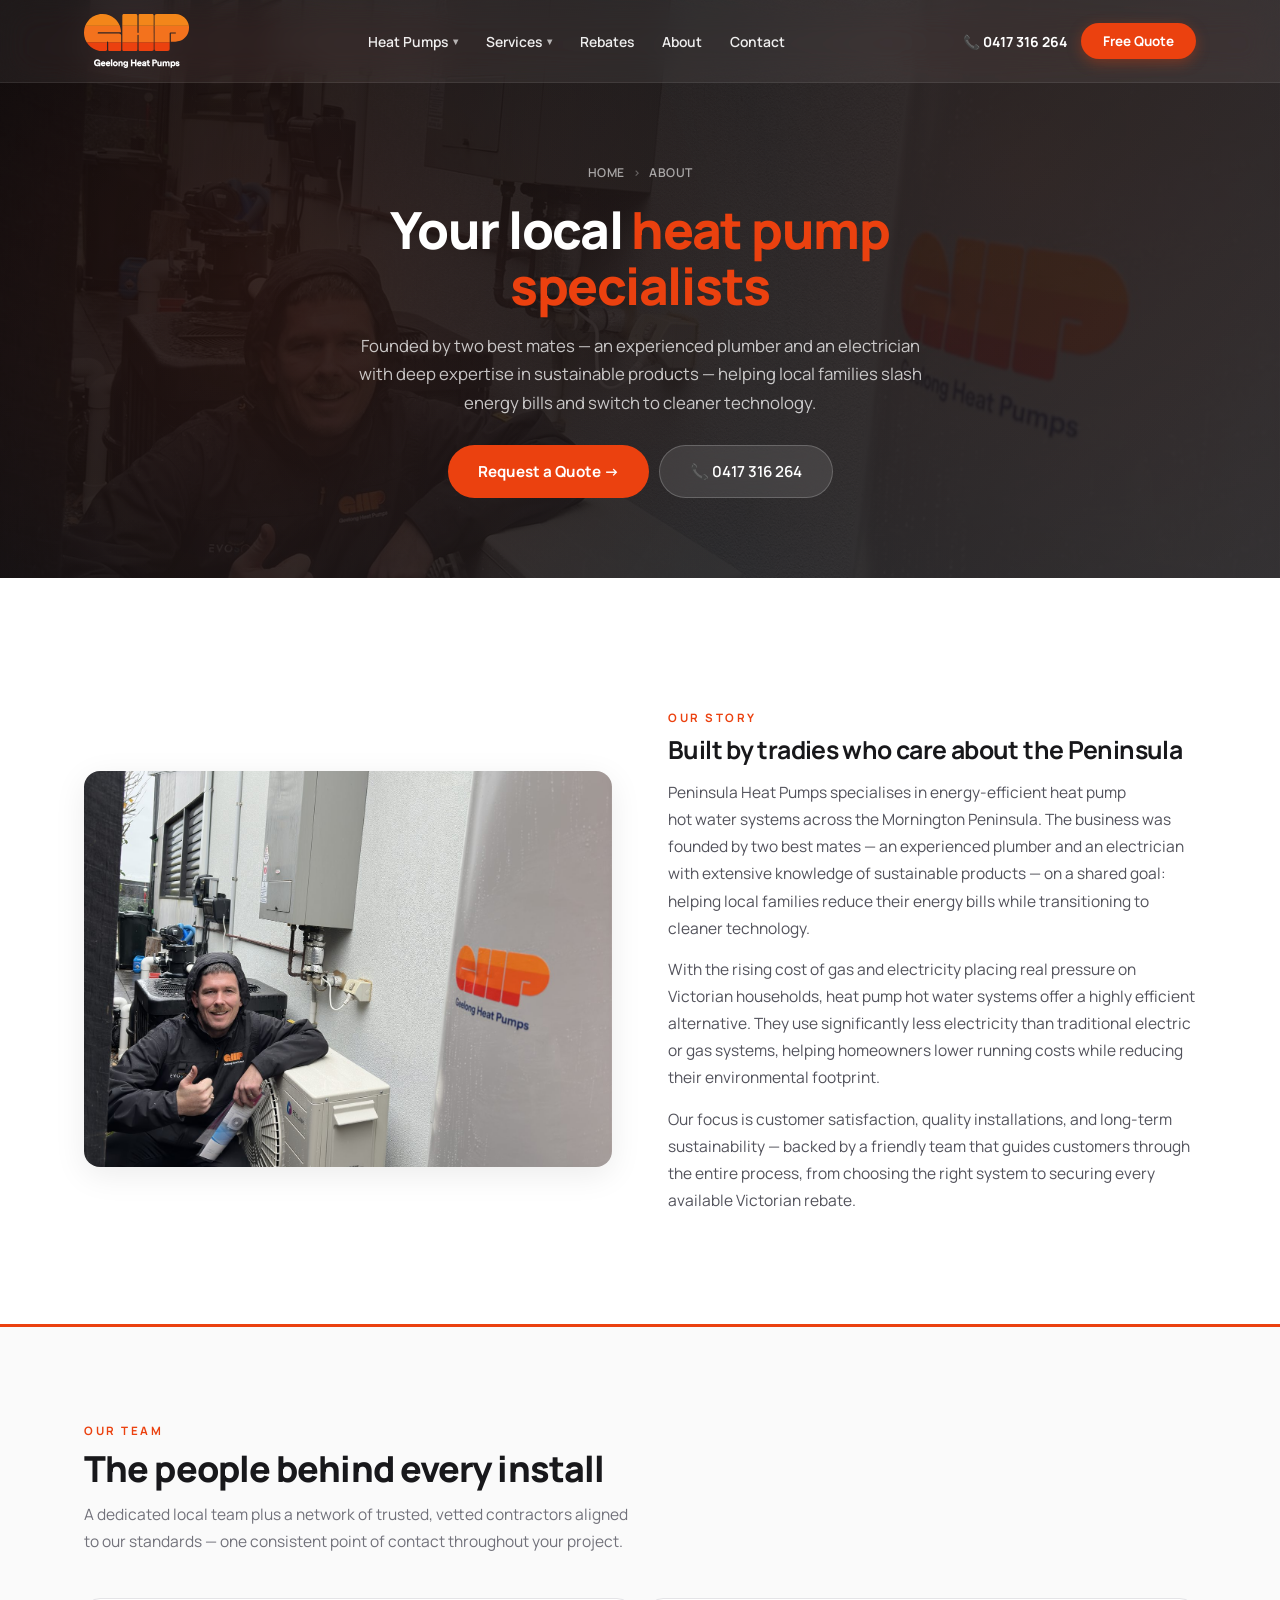
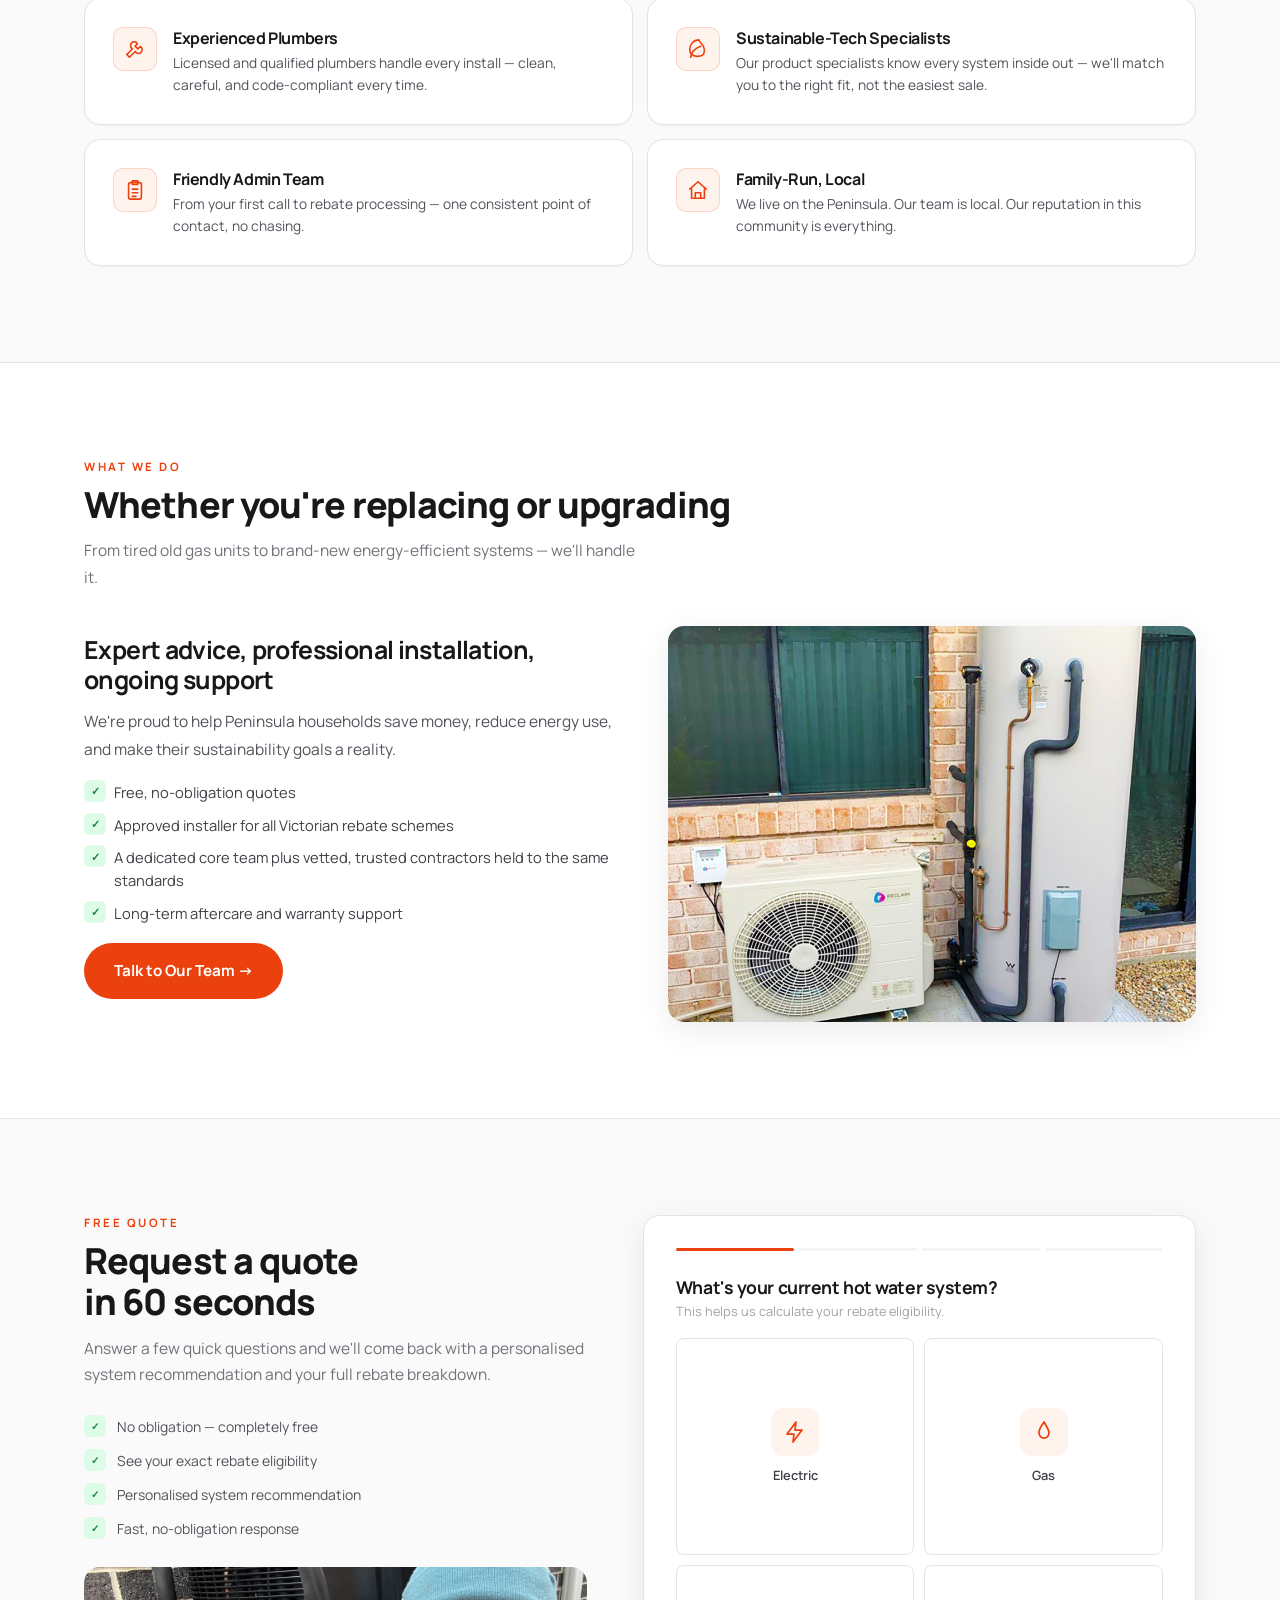
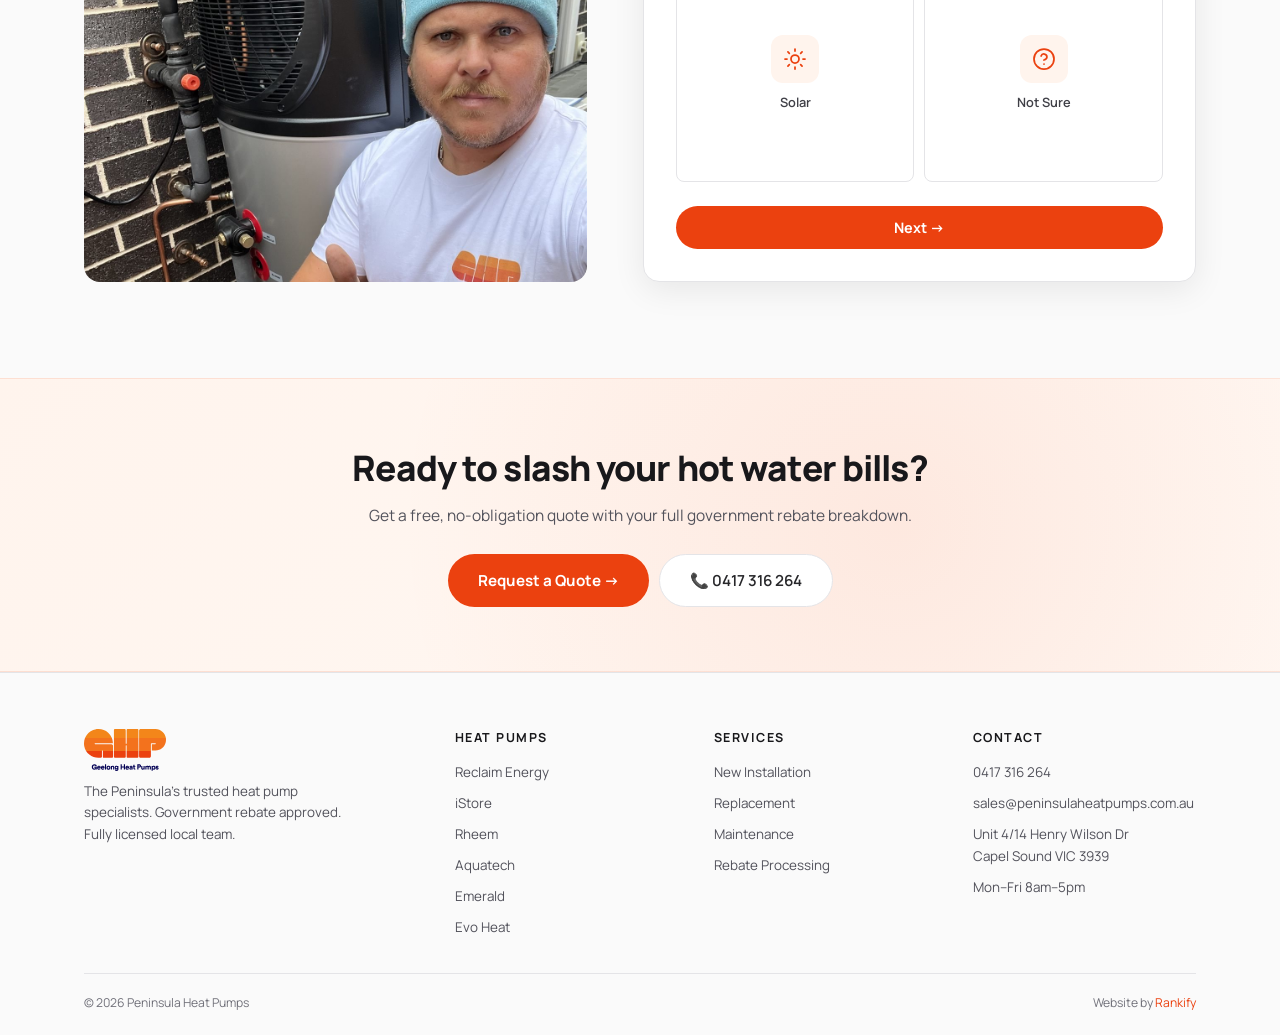
==== commit 3d2e239a: "Update Peninsula contact details + reviewer suburbs - Phone: 0411 375 484 → 0417 316 264 (display + " ====
--- a/about.html
+++ b/about.html
@@ -43,7 +43,7 @@
       <li><a href="contact-us.html">Contact</a></li>
     </ul>
     <div class="nav-r">
-      <a href="tel:0411375484" class="nav-ph">&#128222; 0411 375 484</a>
+      <a href="tel:0417316264" class="nav-ph">&#128222; 0417 316 264</a>
       <a href="#quote-form" class="nav-cta">Free Quote</a>
     </div>
     <button class="mob-tog" aria-label="Menu"><span></span><span></span><span></span></button>
@@ -80,7 +80,7 @@
     <li><a href="contact-us.html">Contact</a></li>
   </ul>
   <div class="mdrawer-cta">
-    <a href="tel:0411375484" class="mc-call">&#128222; 0411 375 484</a>
+    <a href="tel:0417316264" class="mc-call">&#128222; 0417 316 264</a>
     <a href="#quote-form" class="mc-quote">Get a Free Quote &rarr;</a>
   </div>
 </aside>
@@ -92,7 +92,7 @@
     <p>Founded by two best mates &mdash; an experienced plumber and an electrician with deep expertise in sustainable products &mdash; helping local families slash energy bills and switch to cleaner technology.</p>
     <div class="phero-btns">
       <a href="#quote-form" class="btn-p">Request a Quote &rarr;</a>
-      <a href="tel:0411375484" class="btn-glass">&#128222; 0411 375 484</a>
+      <a href="tel:0417316264" class="btn-glass">&#128222; 0417 316 264</a>
     </div>
   </div>
 </section>
@@ -208,7 +208,7 @@
           <div class="fnav"><button class="fb">&larr; Back</button><button class="fn" data-action="submit">Request My Quote &rarr;</button></div>
         </div>
         <div class="fslide" data-s="5">
-          <div style="text-align:center;padding:28px 0"><div style="font-size:2.2rem;margin-bottom:10px">&#9989;</div><h3 style="margin-bottom:6px">We&apos;re On It!</h3><p class="fsub" style="margin:0">Your enquiry has been sent &mdash; we&apos;ll be in touch as soon as possible with your personalised quote and rebate breakdown. Need urgent help? Call <a href="tel:0411375484" style="color:var(--orange);font-weight:700">0411 375 484</a>.</p></div>
+          <div style="text-align:center;padding:28px 0"><div style="font-size:2.2rem;margin-bottom:10px">&#9989;</div><h3 style="margin-bottom:6px">We&apos;re On It!</h3><p class="fsub" style="margin:0">Your enquiry has been sent &mdash; we&apos;ll be in touch as soon as possible with your personalised quote and rebate breakdown. Need urgent help? Call <a href="tel:0417316264" style="color:var(--orange);font-weight:700">0417 316 264</a>.</p></div>
         </div>
       </div>
     </div>
@@ -220,7 +220,7 @@
     <p class="fade">Get a free, no-obligation quote with your full government rebate breakdown.</p>
     <div class="cta-strip-btns fade">
       <a href="#quote-form" class="btn-p">Request a Quote &rarr;</a>
-      <a href="tel:0411375484" class="btn-glass">&#128222; 0411 375 484</a>
+      <a href="tel:0417316264" class="btn-glass">&#128222; 0417 316 264</a>
     </div>
   </div>
 </section>
@@ -246,16 +246,16 @@
         <li><a href="rebates.html">Rebate Processing</a></li>
               </ul></div>
       <div><h4>Contact</h4><ul class="foot-l">
-        <li><a href="tel:0411375484">0411 375 484</a></li>
+        <li><a href="tel:0417316264">0417 316 264</a></li>
         <li><a href="mailto:sales@peninsulaheatpumps.com.au">sales@peninsulaheatpumps.com.au</a></li>
-        <li><a>Shop 4, 21-23 Gregory Ave<br>Newtown VIC 3220</a></li>
+        <li><a>Unit 4/14 Henry Wilson Dr<br>Capel Sound VIC 3939</a></li>
         <li><a>Mon&ndash;Fri 8am&ndash;5pm</a></li>
       </ul></div>
     </div>
     <div class="foot-b"><span>&copy; 2026 Peninsula Heat&nbsp;Pumps</span><span>Website by <a href="https://rankify.com.au">Rankify</a></span></div>
   </div>
 </footer>
-<div class="sticky"><a href="tel:0411375484" class="sc">&#128222; Call</a><a href="#quote-form" class="sq">Free Quote</a></div>
+<div class="sticky"><a href="tel:0417316264" class="sc">&#128222; Call</a><a href="#quote-form" class="sq">Free Quote</a></div>
 <script src="assets/site.js"></script>
 </body>
 </html>
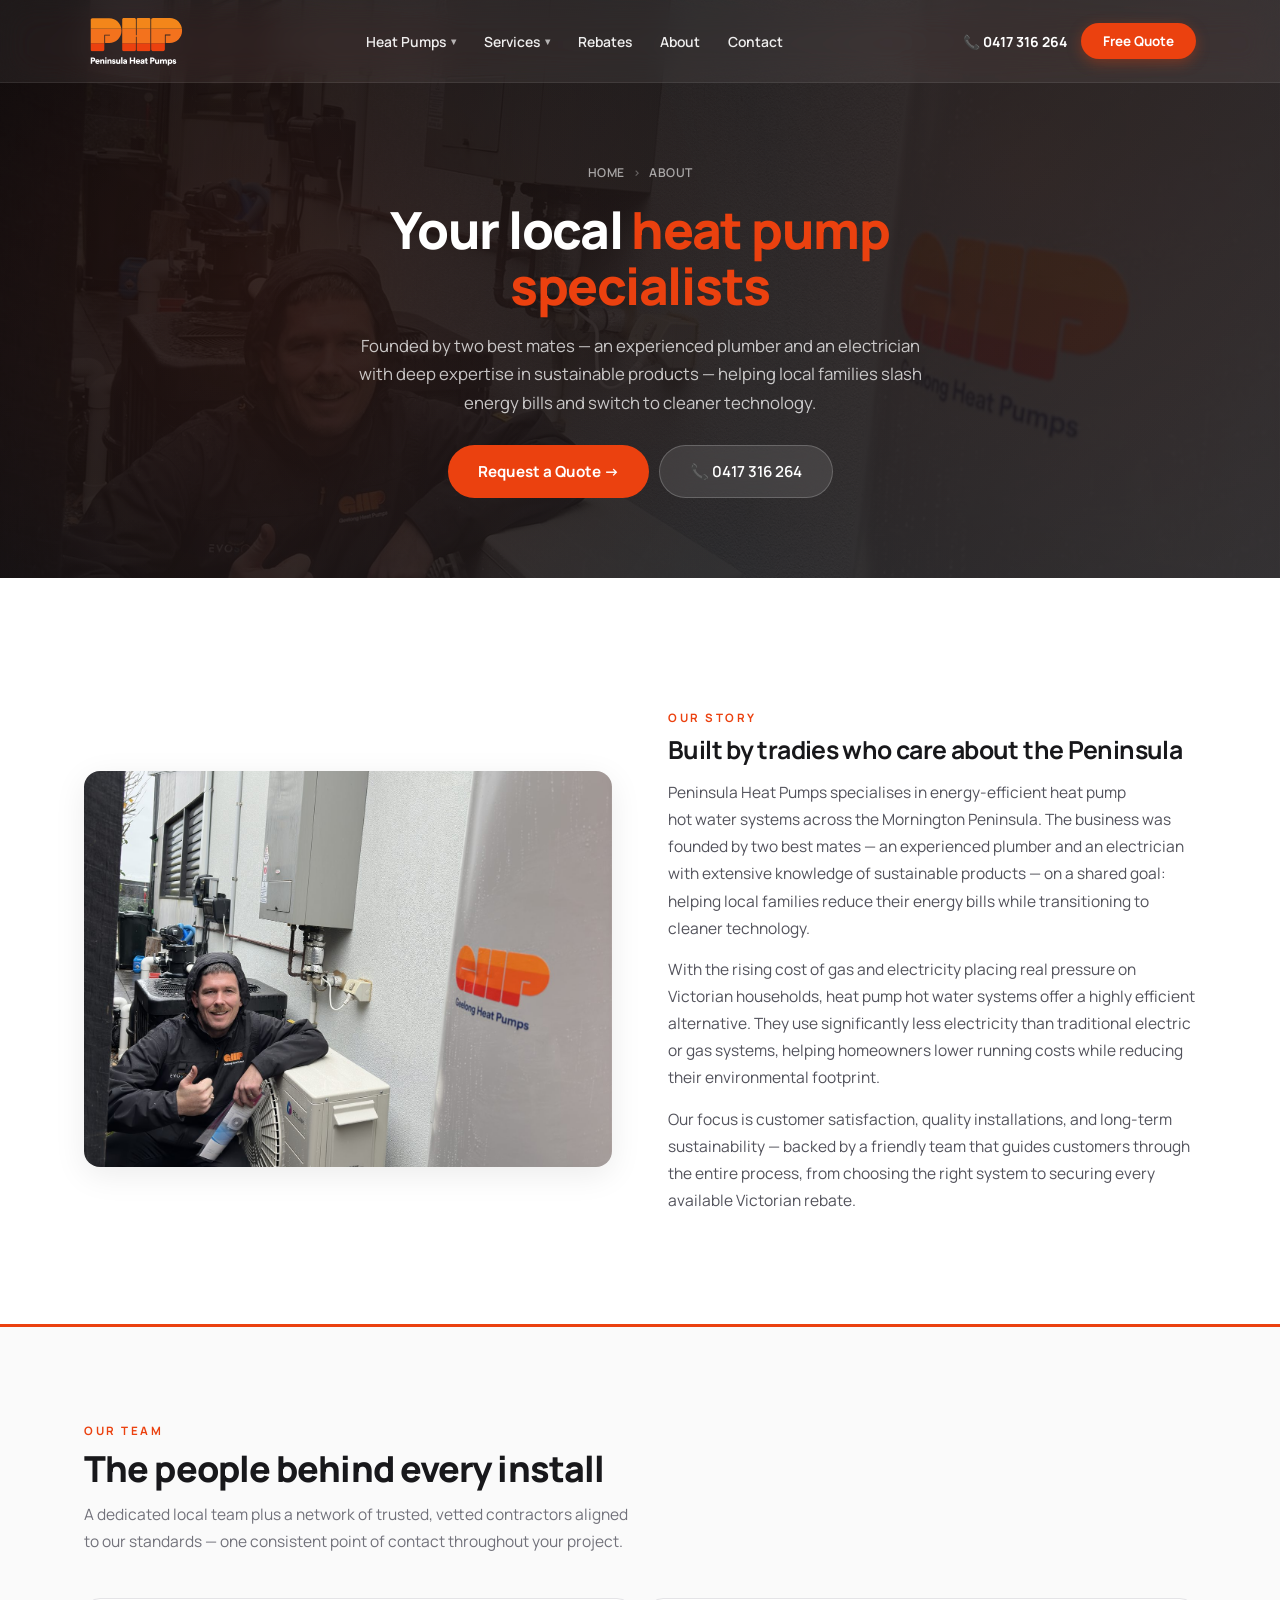
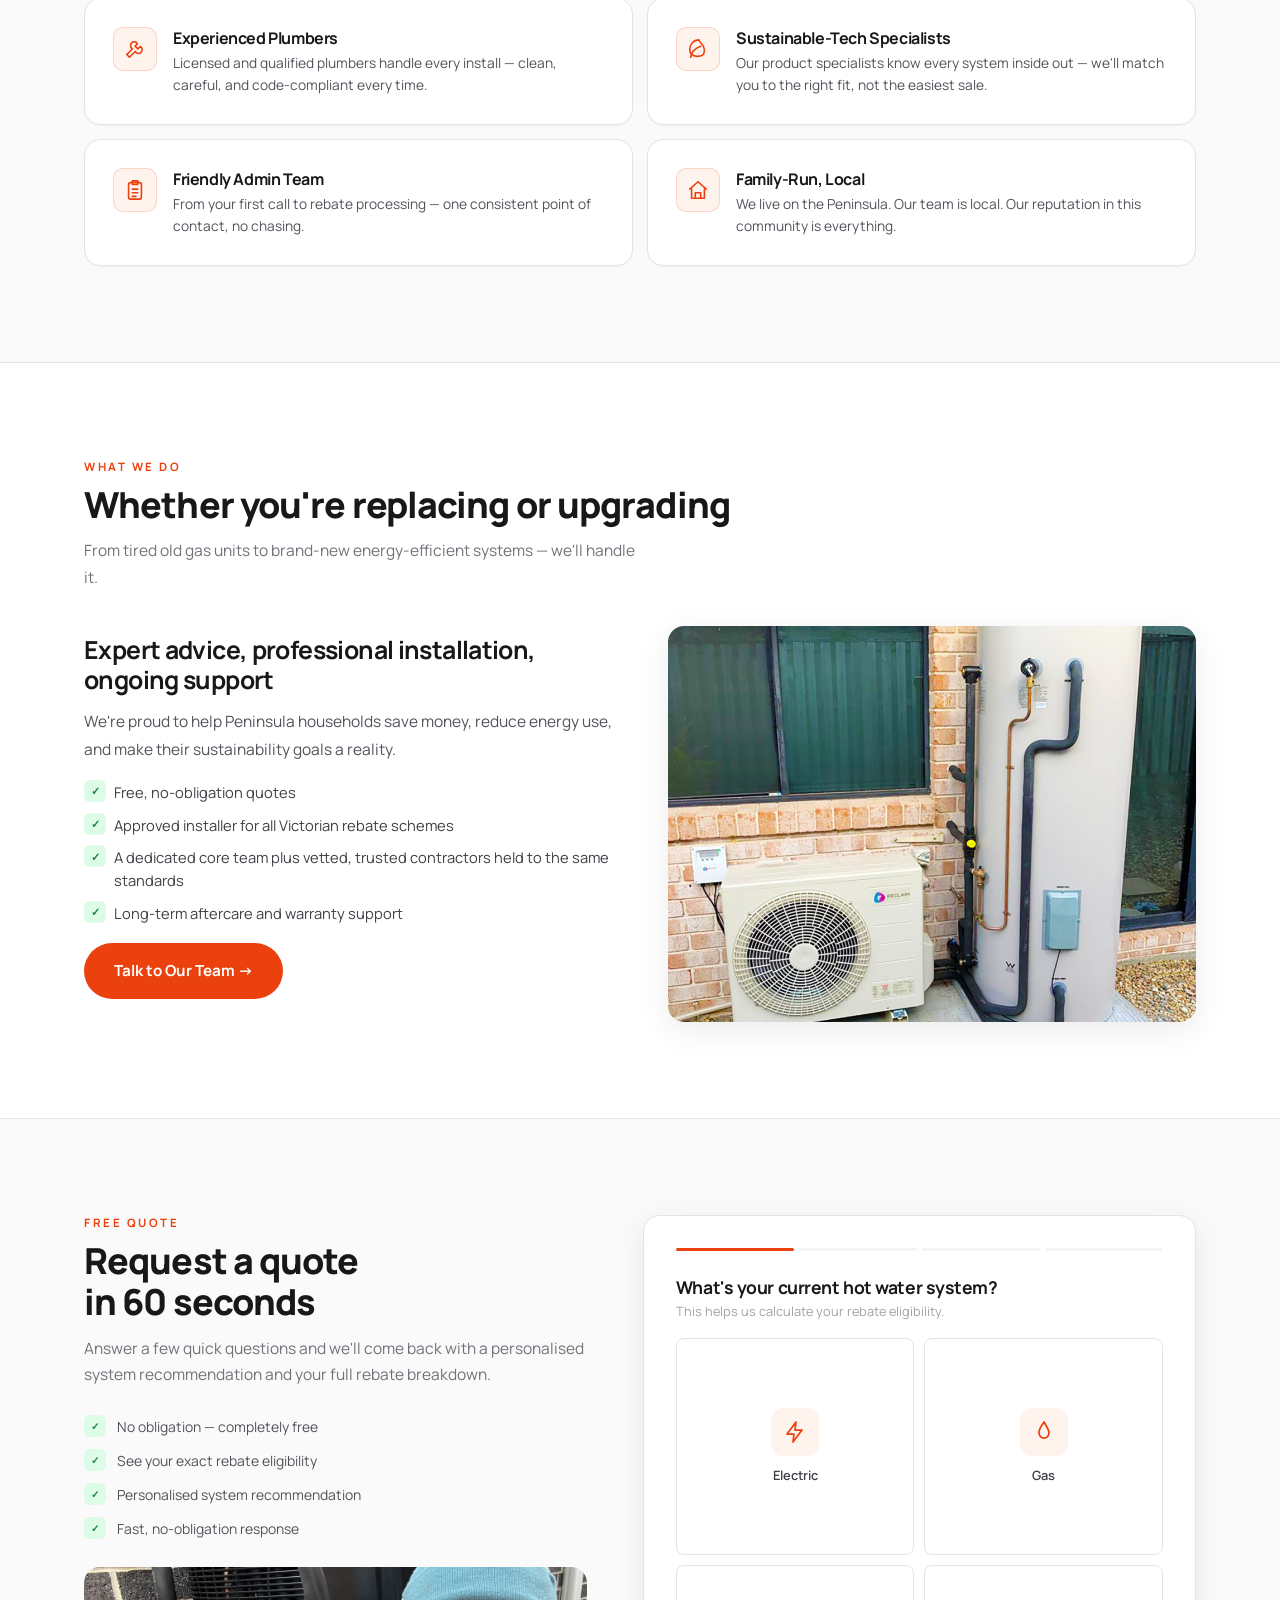
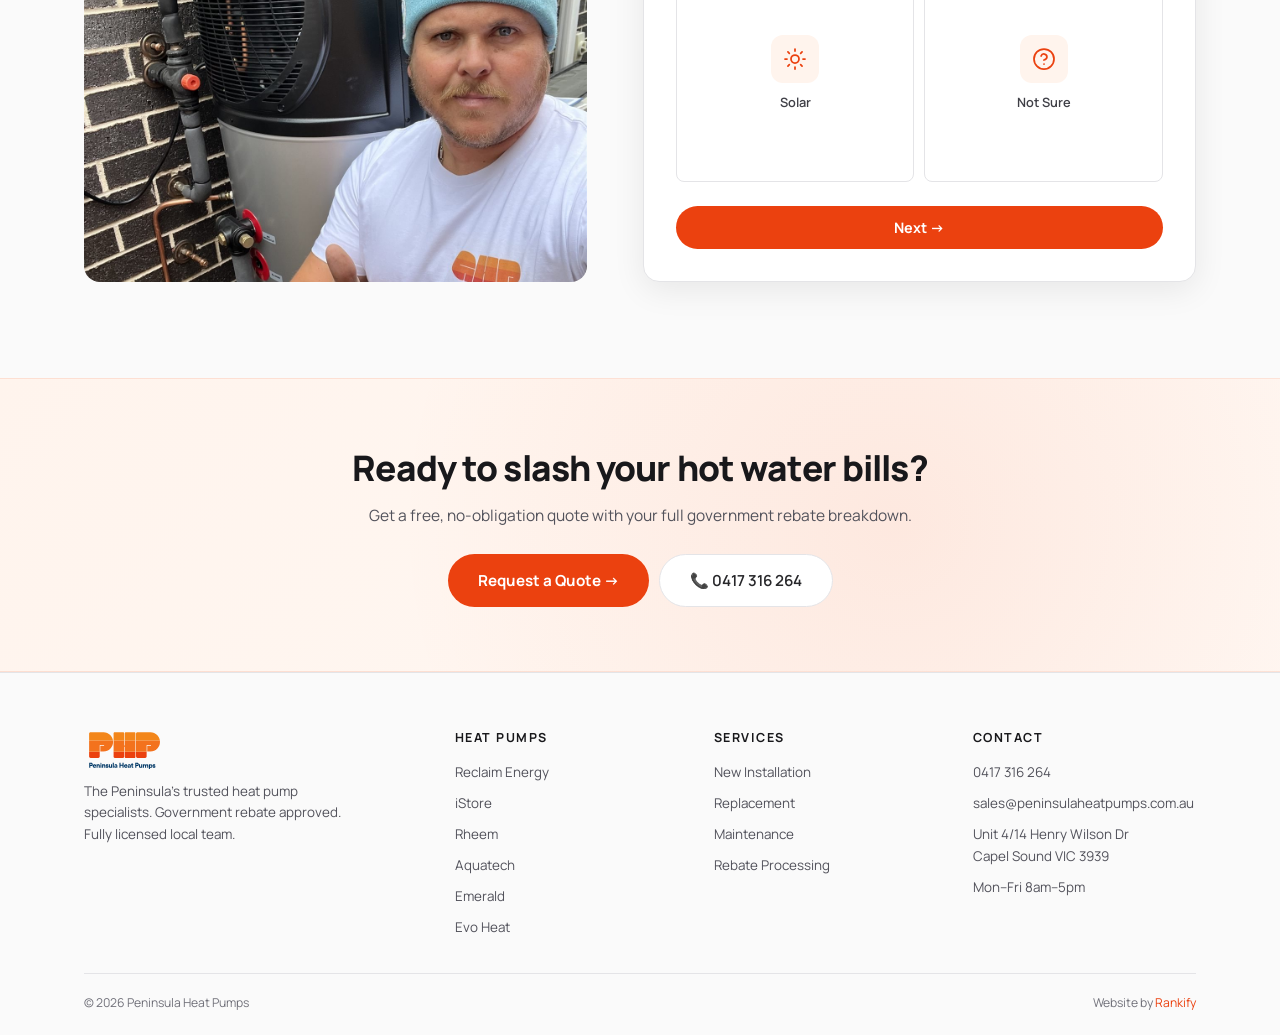
==== commit 7ffba6c2: "Real favicons grabbed from production sites (P logomark, all sizes) Co-Authored-By: Claude Opus 4.6 " ====
--- a/about.html
+++ b/about.html
@@ -3,7 +3,7 @@
 <head>
 <meta charset="UTF-8">
 <meta name="viewport" content="width=device-width, initial-scale=1.0">
-<link rel="icon" type="image/png" href="images/favicon.png">
+<link rel="icon" type="image/png" href="images/favicon.png"><link rel="icon" type="image/png" sizes="32x32" href="images/favicon-32x32.png"><link rel="icon" type="image/png" sizes="16x16" href="images/favicon-16x16.png"><link rel="apple-touch-icon" sizes="180x180" href="images/apple-touch-icon.png">
 <link rel="preconnect" href="https://fonts.googleapis.com">
 <link href="https://fonts.googleapis.com/css2?family=Manrope:wght@400;500;600;700;800&display=swap" rel="stylesheet">
 <link rel="stylesheet" href="assets/site.css">
--- a/assets/site.css
+++ b/assets/site.css
@@ -256,8 +256,8 @@
 .marquee-row::before{left:0;background:linear-gradient(90deg,var(--white),transparent)}
 .marquee-row::after{right:0;background:linear-gradient(270deg,var(--white),transparent)}
 .marquee-track{display:flex;gap:16px;width:max-content}
-.marquee-row.right .marquee-track{animation:scrollRight 45s linear infinite}
-.marquee-row.left .marquee-track{animation:scrollLeft 50s linear infinite}
+.marquee-row.right .marquee-track{animation:scrollRight 105s linear infinite}
+.marquee-row.left .marquee-track{animation:scrollLeft 115s linear infinite}
 .marquee-row:hover .marquee-track{animation-play-state:paused}
 @keyframes scrollRight{0%{transform:translateX(0)}100%{transform:translateX(-50%)}}
 @keyframes scrollLeft{0%{transform:translateX(-50%)}100%{transform:translateX(0)}}
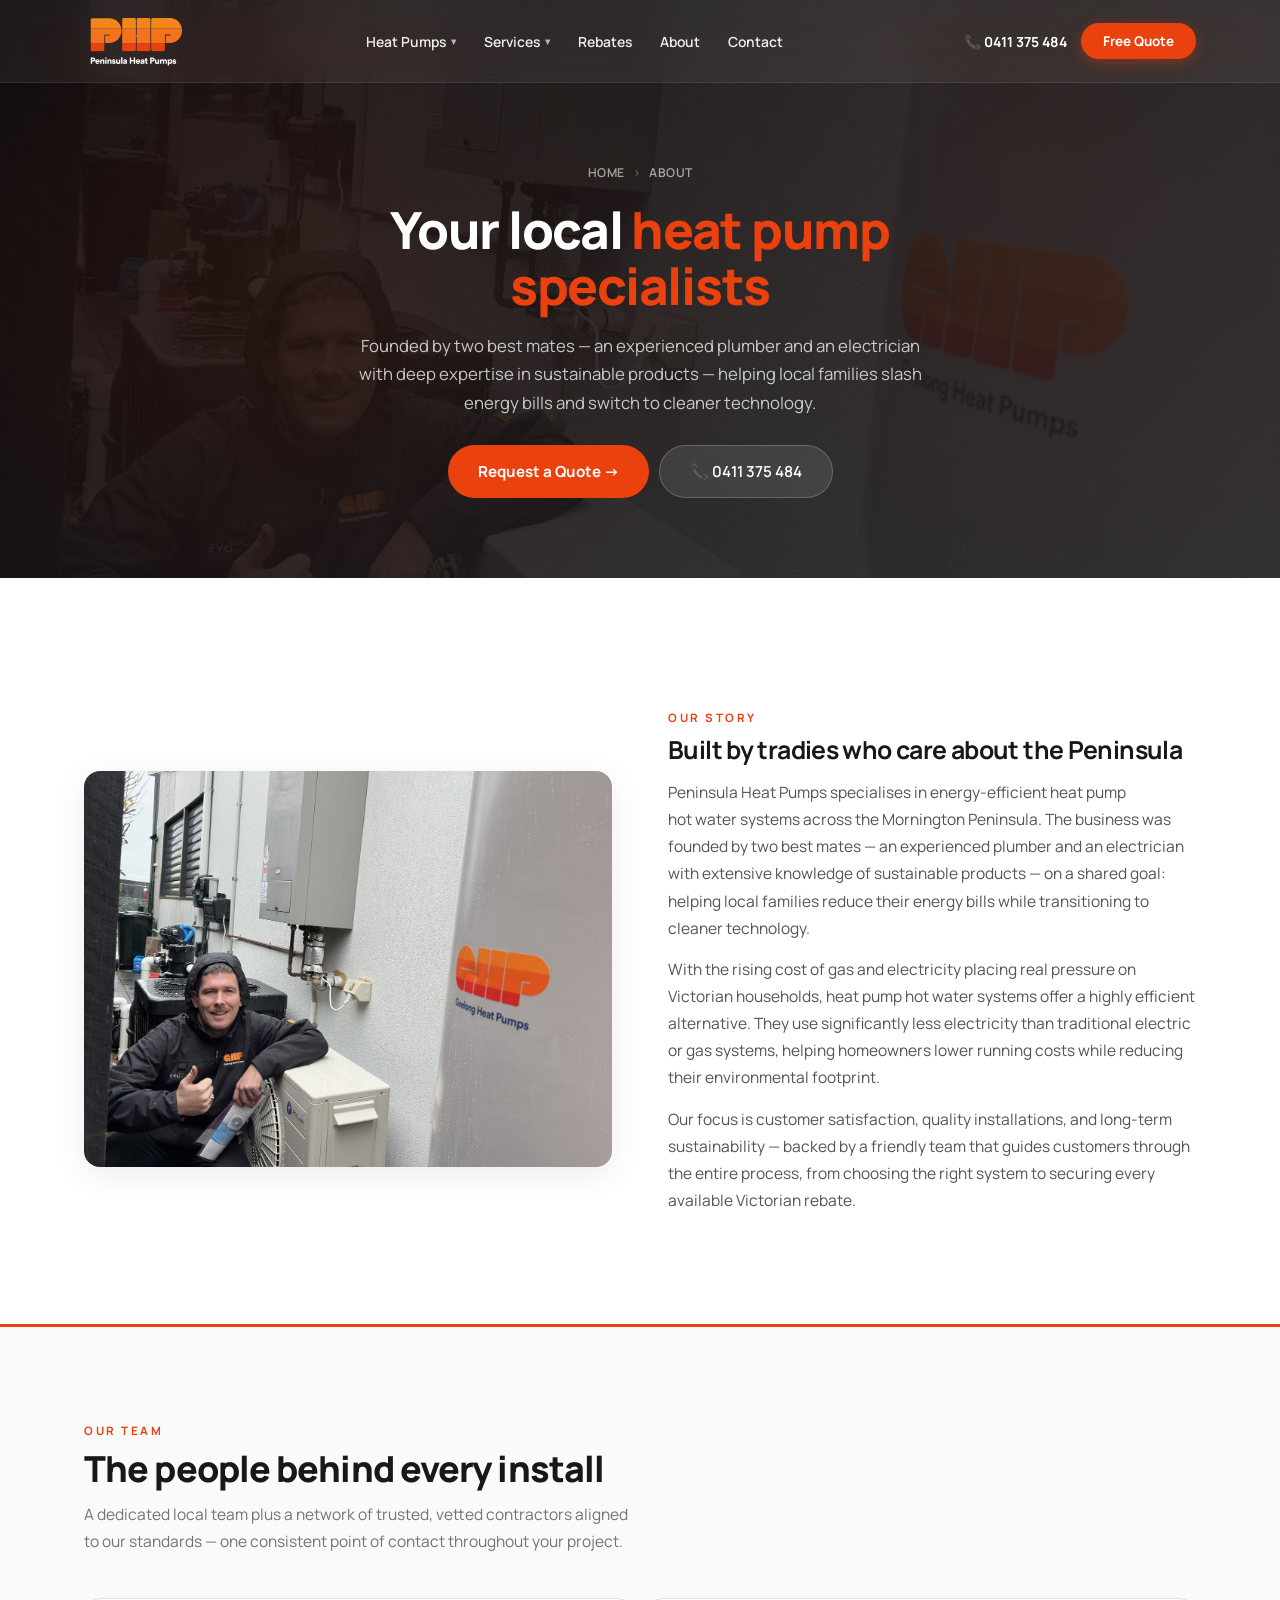
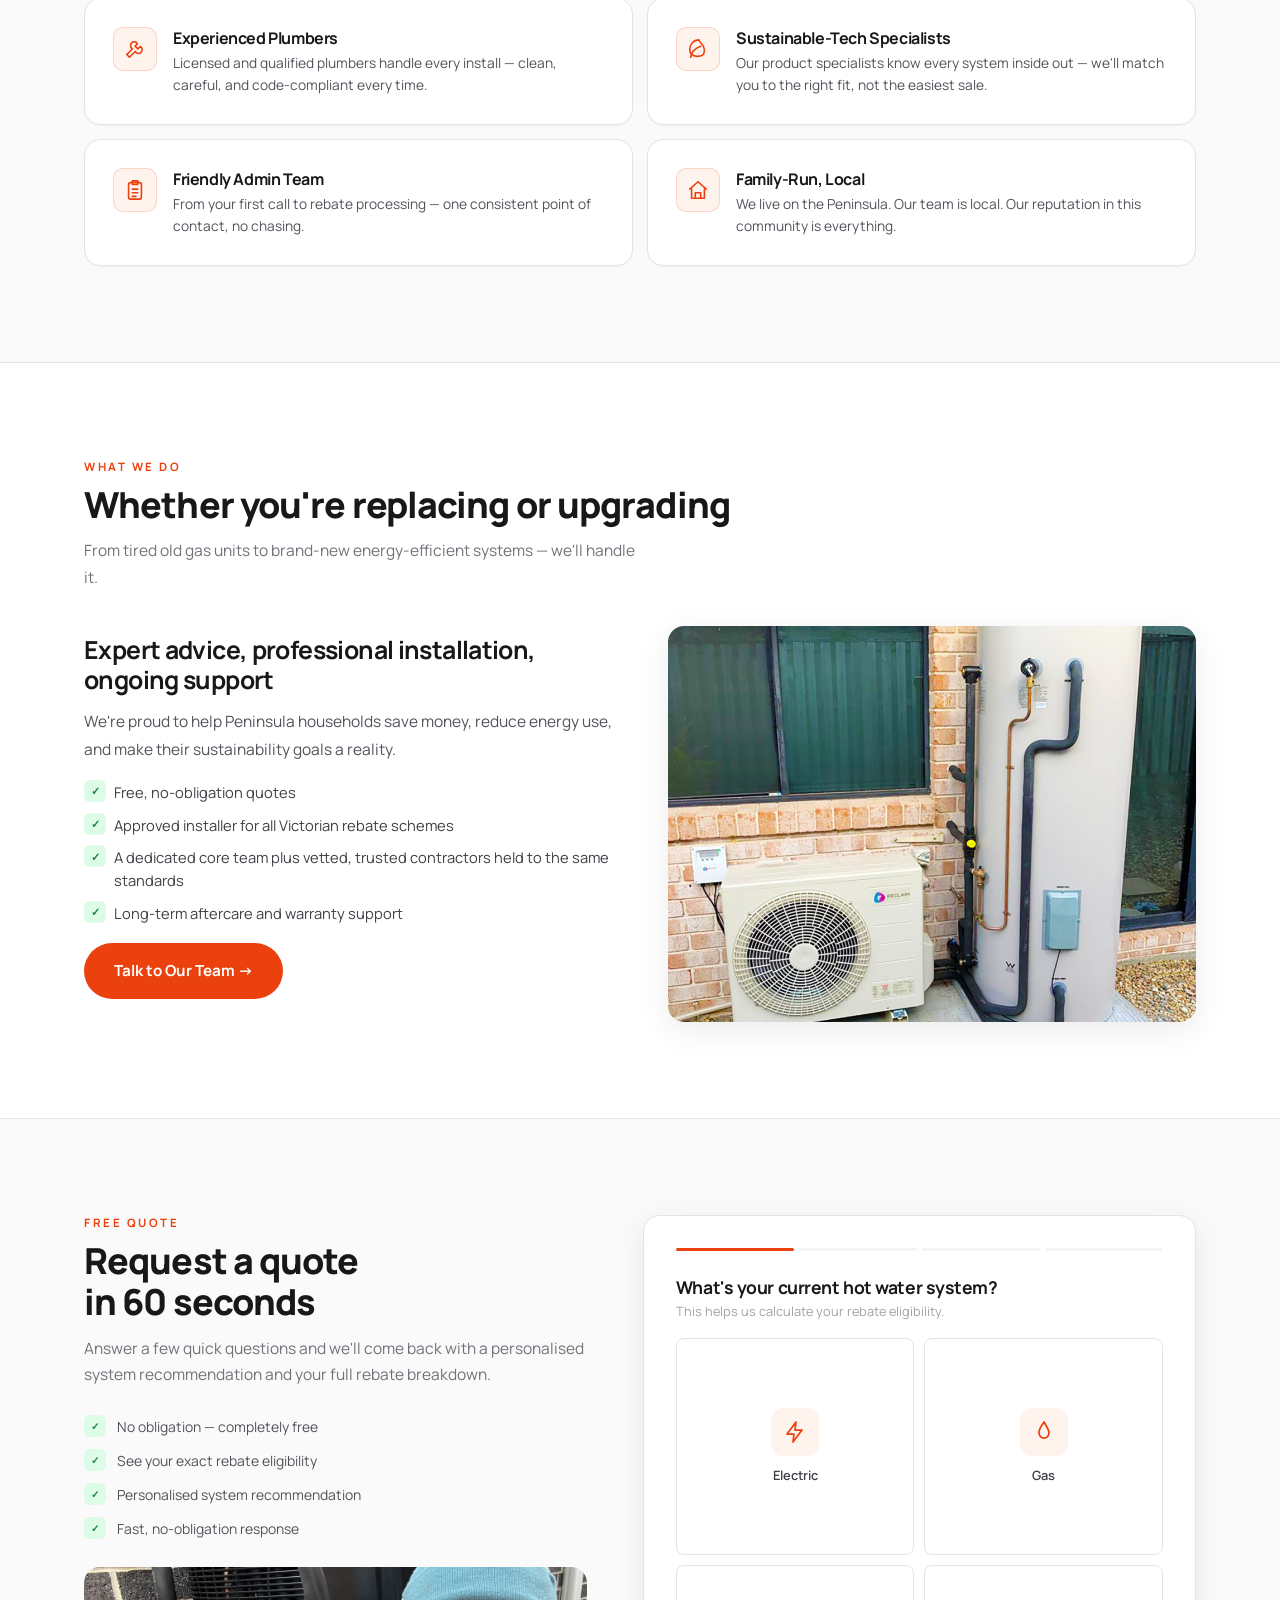
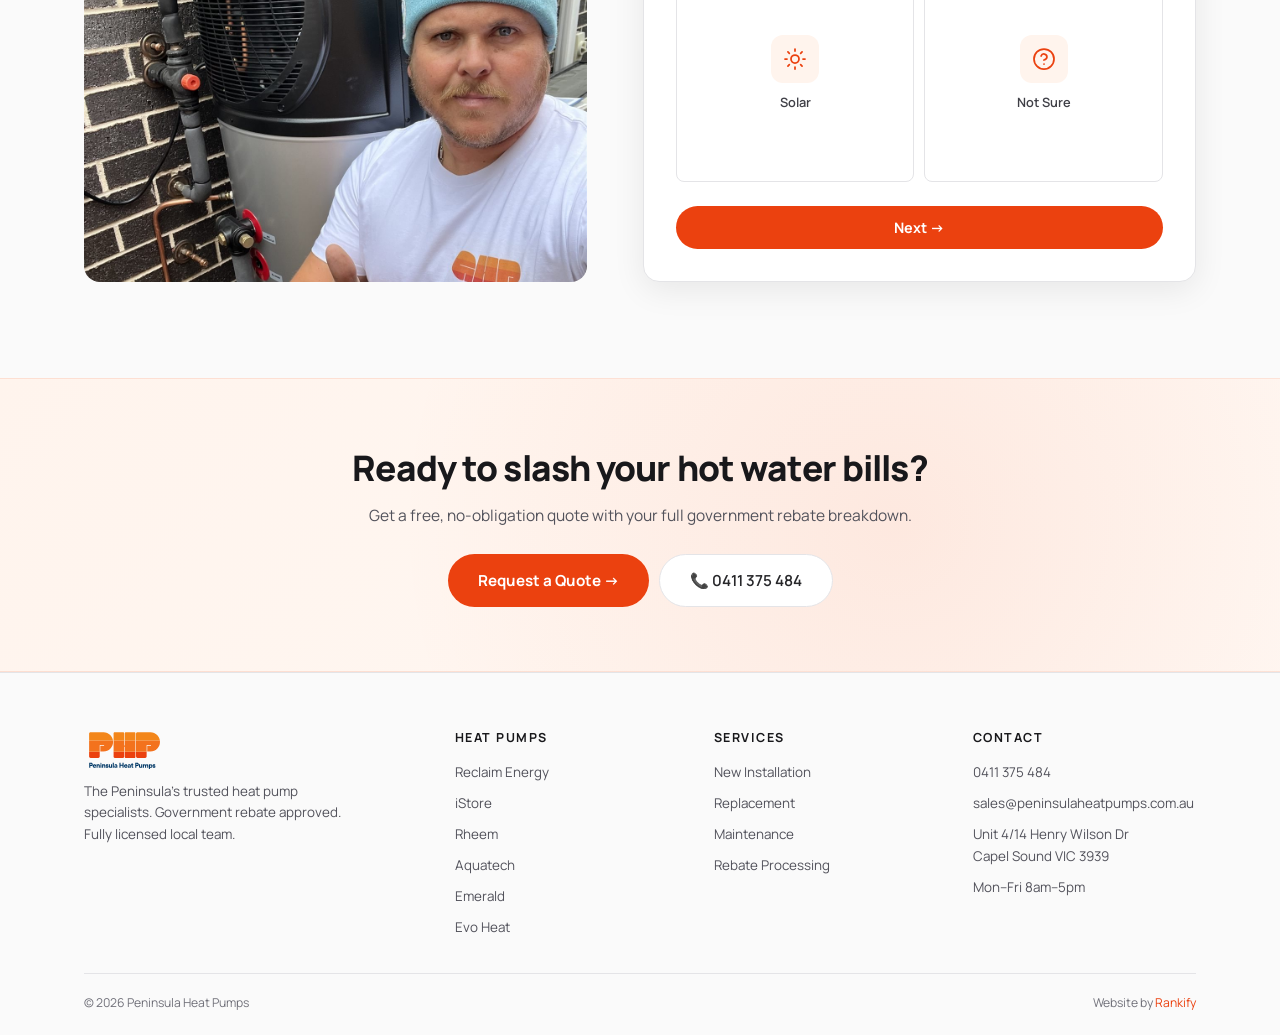
==== commit 7fb41017: "Update phone number to 0411 375 484 site wide" ====
--- a/about.html
+++ b/about.html
@@ -1,6 +1,13 @@
 <!DOCTYPE html>
 <html lang="en">
 <head>
+<!-- Google Tag Manager -->
+<script>(function(w,d,s,l,i){w[l]=w[l]||[];w[l].push({'gtm.start':
+new Date().getTime(),event:'gtm.js'});var f=d.getElementsByTagName(s)[0],
+j=d.createElement(s),dl=l!='dataLayer'?'&l='+l:'';j.async=true;j.src=
+'https://www.googletagmanager.com/gtm.js?id='+i+dl;f.parentNode.insertBefore(j,f);
+})(window,document,'script','dataLayer','GTM-5JXBKLQL');</script>
+<!-- End Google Tag Manager -->
 <meta charset="UTF-8">
 <meta name="viewport" content="width=device-width, initial-scale=1.0">
 <link rel="icon" type="image/png" href="images/favicon.png"><link rel="icon" type="image/png" sizes="32x32" href="images/favicon-32x32.png"><link rel="icon" type="image/png" sizes="16x16" href="images/favicon-16x16.png"><link rel="apple-touch-icon" sizes="180x180" href="images/apple-touch-icon.png">
@@ -11,6 +18,10 @@
 <meta name="description" content="Meet the local team behind the Mornington Peninsula's most-trusted heat&nbsp;pump installers. Family-run, fully licensed, and rebate-approved.">
 </head>
 <body>
+<!-- Google Tag Manager (noscript) -->
+<noscript><iframe src="https://www.googletagmanager.com/ns.html?id=GTM-5JXBKLQL"
+height="0" width="0" style="display:none;visibility:hidden"></iframe></noscript>
+<!-- End Google Tag Manager (noscript) -->
 <nav class="nav" id="nav">
   <div class="nav-in">
     <a href="index.html" class="logo"><img src="images/logo-white-text.svg" alt="Peninsula Heat&nbsp;Pumps" class="logo-light"><img src="images/logo-original.svg" alt="Peninsula Heat&nbsp;Pumps" class="logo-dark"></a>
@@ -43,7 +54,7 @@
       <li><a href="contact-us.html">Contact</a></li>
     </ul>
     <div class="nav-r">
-      <a href="tel:0417316264" class="nav-ph">&#128222; 0417 316 264</a>
+      <a href="tel:0411375484" class="nav-ph">&#128222; 0411 375 484</a>
       <a href="#quote-form" class="nav-cta">Free Quote</a>
     </div>
     <button class="mob-tog" aria-label="Menu"><span></span><span></span><span></span></button>
@@ -80,7 +91,7 @@
     <li><a href="contact-us.html">Contact</a></li>
   </ul>
   <div class="mdrawer-cta">
-    <a href="tel:0417316264" class="mc-call">&#128222; 0417 316 264</a>
+    <a href="tel:0411375484" class="mc-call">&#128222; 0411 375 484</a>
     <a href="#quote-form" class="mc-quote">Get a Free Quote &rarr;</a>
   </div>
 </aside>
@@ -92,7 +103,7 @@
     <p>Founded by two best mates &mdash; an experienced plumber and an electrician with deep expertise in sustainable products &mdash; helping local families slash energy bills and switch to cleaner technology.</p>
     <div class="phero-btns">
       <a href="#quote-form" class="btn-p">Request a Quote &rarr;</a>
-      <a href="tel:0417316264" class="btn-glass">&#128222; 0417 316 264</a>
+      <a href="tel:0411375484" class="btn-glass">&#128222; 0411 375 484</a>
     </div>
   </div>
 </section>
@@ -208,7 +219,7 @@
           <div class="fnav"><button class="fb">&larr; Back</button><button class="fn" data-action="submit">Request My Quote &rarr;</button></div>
         </div>
         <div class="fslide" data-s="5">
-          <div style="text-align:center;padding:28px 0"><div style="font-size:2.2rem;margin-bottom:10px">&#9989;</div><h3 style="margin-bottom:6px">We&apos;re On It!</h3><p class="fsub" style="margin:0">Your enquiry has been sent &mdash; we&apos;ll be in touch as soon as possible with your personalised quote and rebate breakdown. Need urgent help? Call <a href="tel:0417316264" style="color:var(--orange);font-weight:700">0417 316 264</a>.</p></div>
+          <div style="text-align:center;padding:28px 0"><div style="font-size:2.2rem;margin-bottom:10px">&#9989;</div><h3 style="margin-bottom:6px">We&apos;re On It!</h3><p class="fsub" style="margin:0">Your enquiry has been sent &mdash; we&apos;ll be in touch as soon as possible with your personalised quote and rebate breakdown. Need urgent help? Call <a href="tel:0411375484" style="color:var(--orange);font-weight:700">0411 375 484</a>.</p></div>
         </div>
       </div>
     </div>
@@ -220,7 +231,7 @@
     <p class="fade">Get a free, no-obligation quote with your full government rebate breakdown.</p>
     <div class="cta-strip-btns fade">
       <a href="#quote-form" class="btn-p">Request a Quote &rarr;</a>
-      <a href="tel:0417316264" class="btn-glass">&#128222; 0417 316 264</a>
+      <a href="tel:0411375484" class="btn-glass">&#128222; 0411 375 484</a>
     </div>
   </div>
 </section>
@@ -246,7 +257,7 @@
         <li><a href="rebates.html">Rebate Processing</a></li>
               </ul></div>
       <div><h4>Contact</h4><ul class="foot-l">
-        <li><a href="tel:0417316264">0417 316 264</a></li>
+        <li><a href="tel:0411375484">0411 375 484</a></li>
         <li><a href="mailto:sales@peninsulaheatpumps.com.au">sales@peninsulaheatpumps.com.au</a></li>
         <li><a>Unit 4/14 Henry Wilson Dr<br>Capel Sound VIC 3939</a></li>
         <li><a>Mon&ndash;Fri 8am&ndash;5pm</a></li>
@@ -255,7 +266,7 @@
     <div class="foot-b"><span>&copy; 2026 Peninsula Heat&nbsp;Pumps</span><span>Website by <a href="https://rankify.com.au">Rankify</a></span></div>
   </div>
 </footer>
-<div class="sticky"><a href="tel:0417316264" class="sc">&#128222; Call</a><a href="#quote-form" class="sq">Free Quote</a></div>
+<div class="sticky"><a href="tel:0411375484" class="sc">&#128222; Call</a><a href="#quote-form" class="sq">Free Quote</a></div>
 <script src="assets/site.js"></script>
 </body>
 </html>
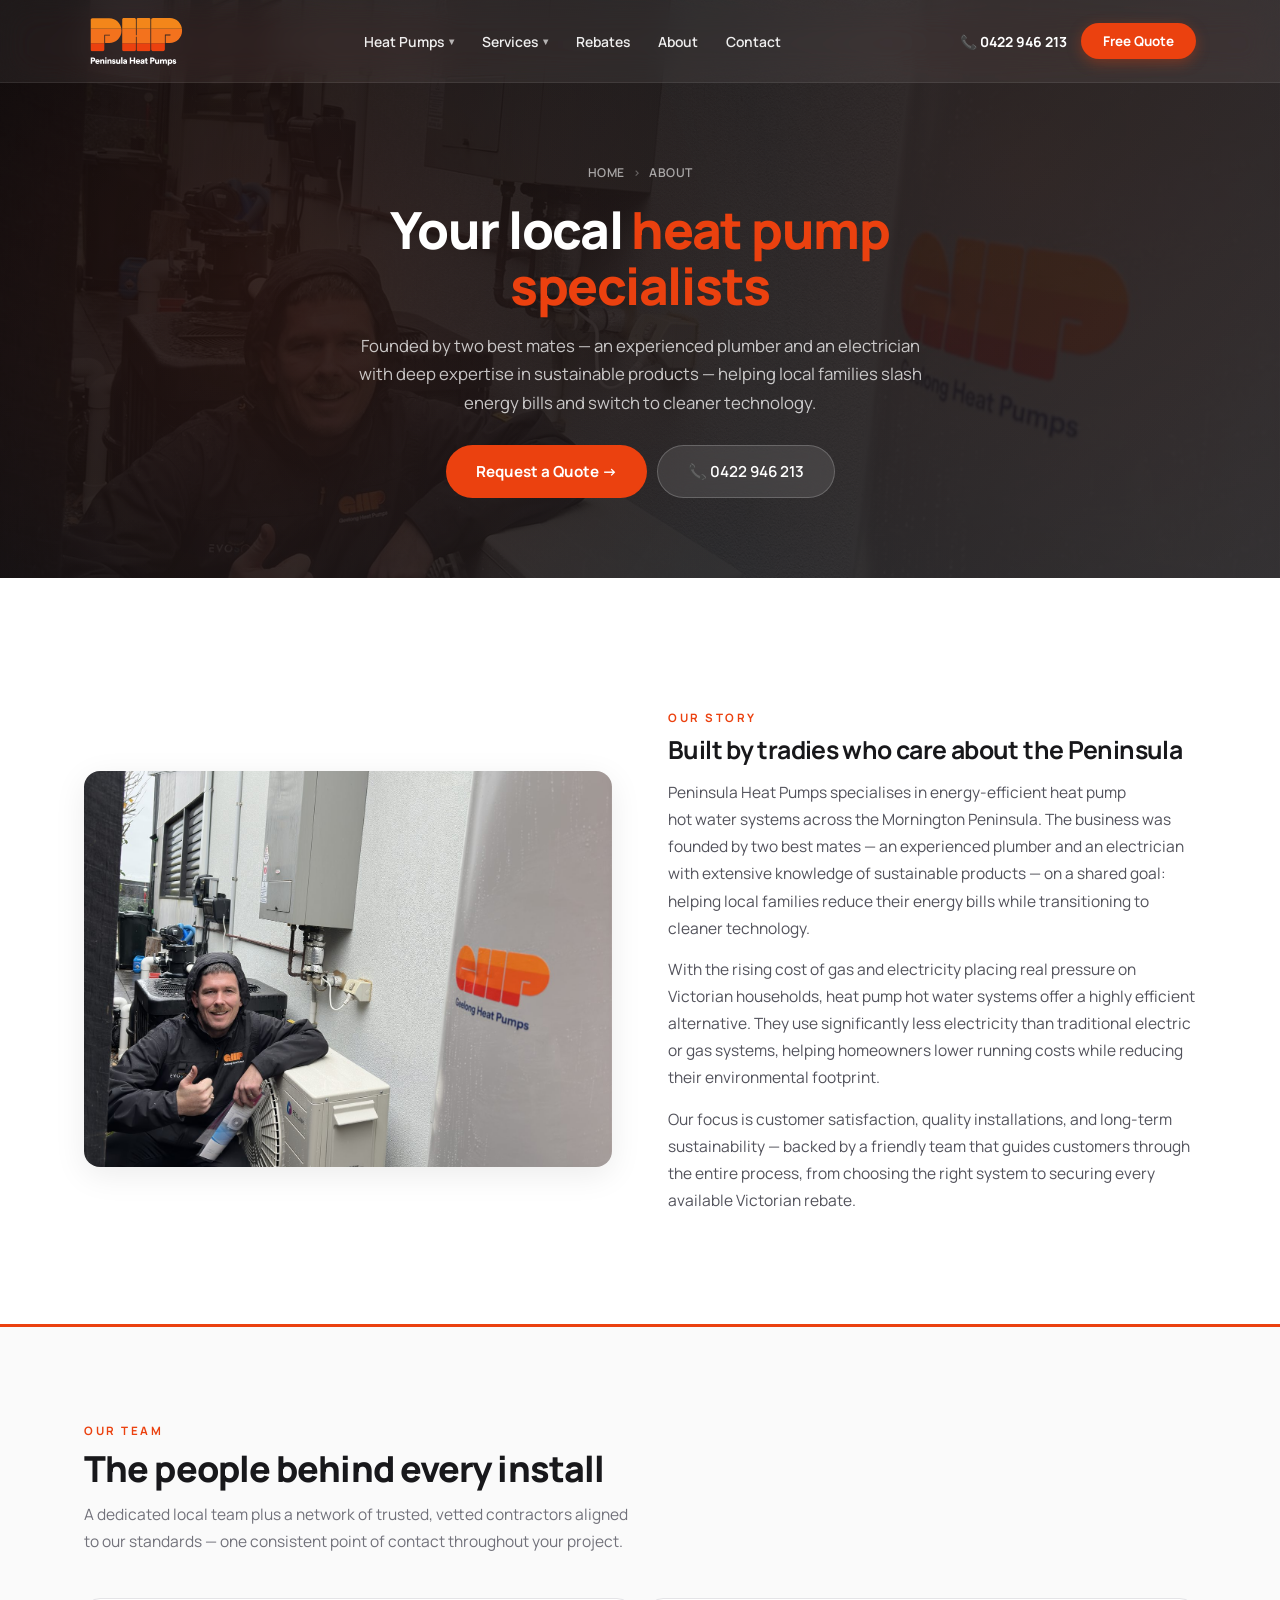
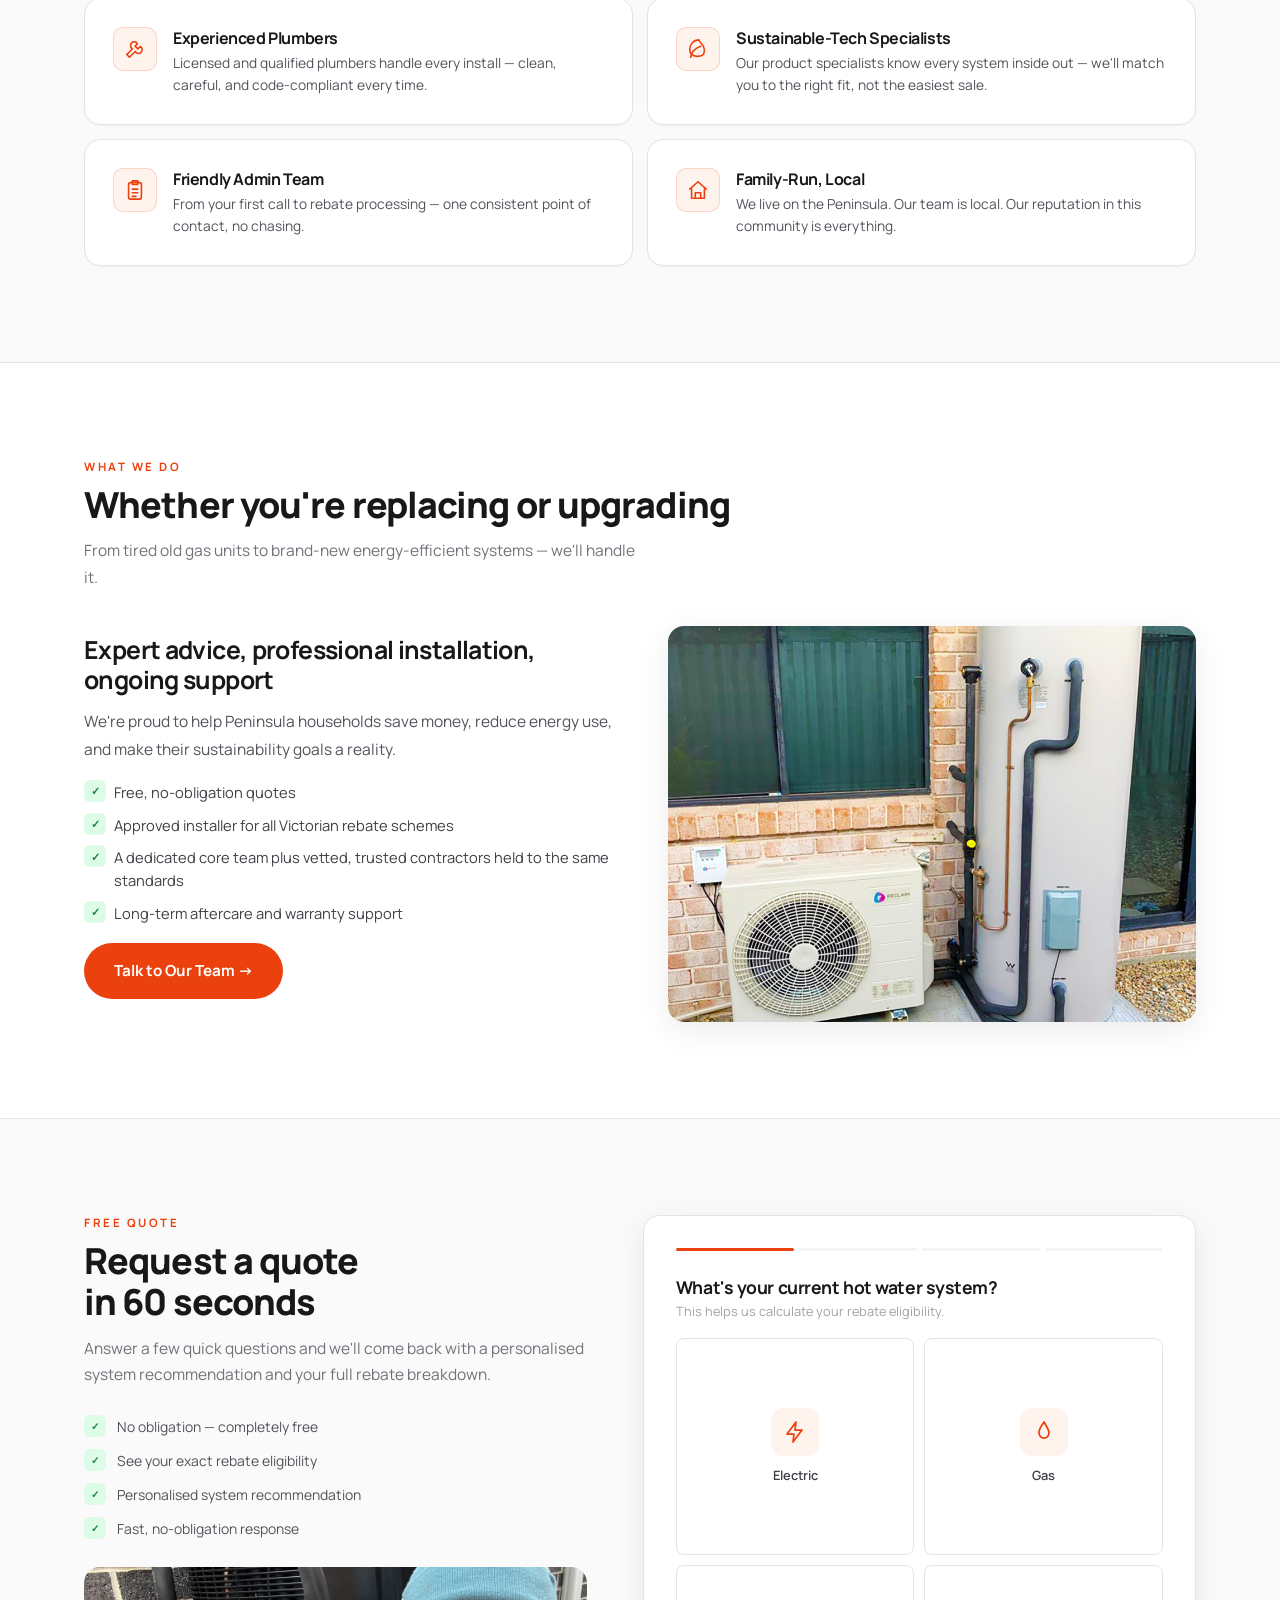
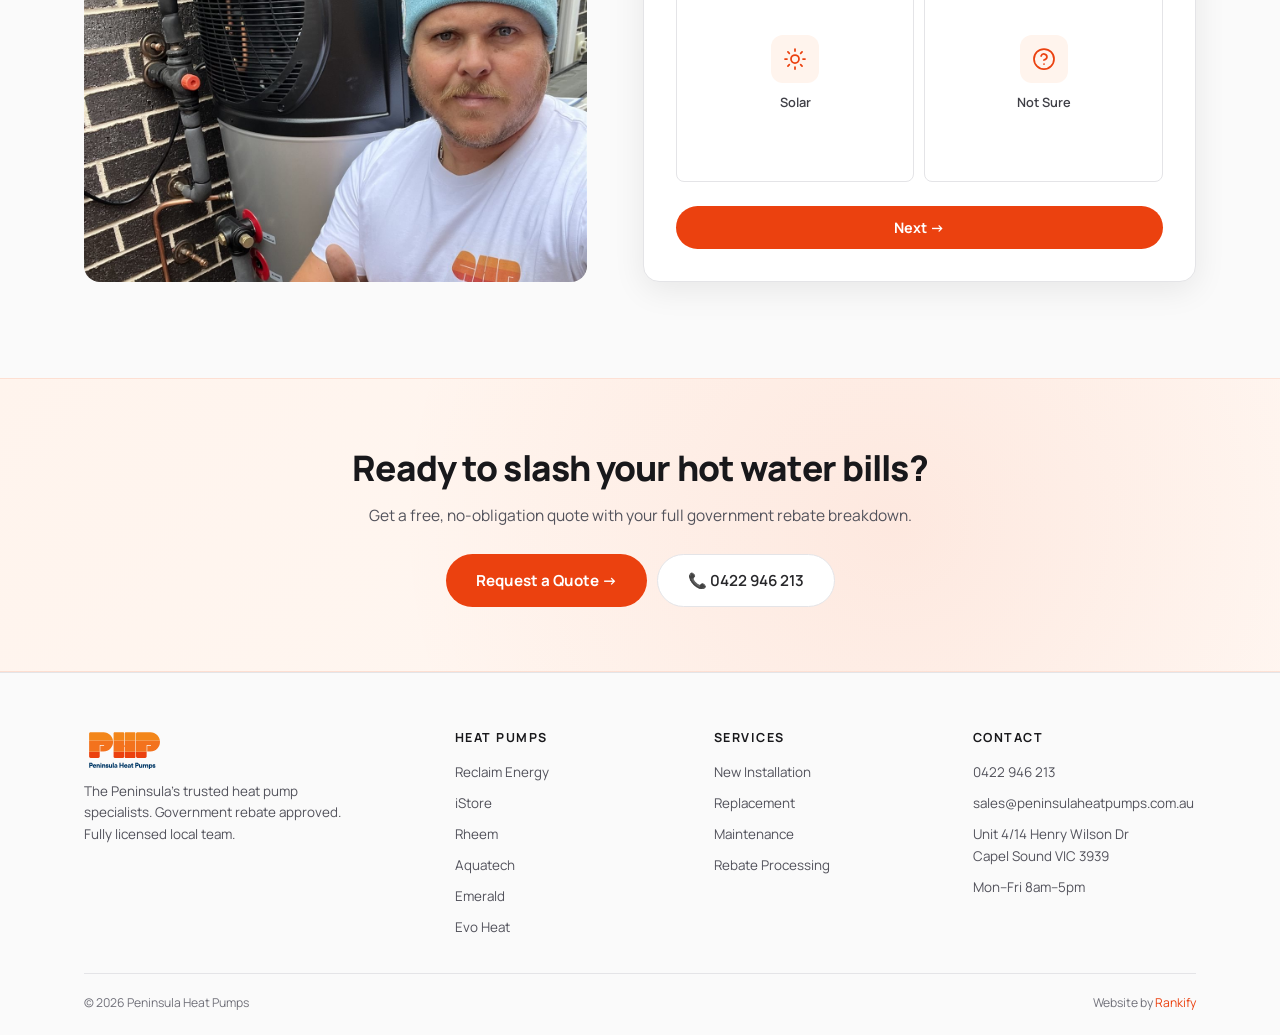
==== commit bc4f9dfe: "Update phone number sitewide to 0422 946 213 Co-Authored-By: Claude Opus 4.7 (1M context) <noreply@a" ====
--- a/about.html
+++ b/about.html
@@ -54,7 +54,7 @@
       <li><a href="contact-us.html">Contact</a></li>
     </ul>
     <div class="nav-r">
-      <a href="tel:0411375484" class="nav-ph">&#128222; 0411 375 484</a>
+      <a href="tel:0422946213" class="nav-ph">&#128222; 0422 946 213</a>
       <a href="#quote-form" class="nav-cta">Free Quote</a>
     </div>
     <button class="mob-tog" aria-label="Menu"><span></span><span></span><span></span></button>
@@ -91,7 +91,7 @@
     <li><a href="contact-us.html">Contact</a></li>
   </ul>
   <div class="mdrawer-cta">
-    <a href="tel:0411375484" class="mc-call">&#128222; 0411 375 484</a>
+    <a href="tel:0422946213" class="mc-call">&#128222; 0422 946 213</a>
     <a href="#quote-form" class="mc-quote">Get a Free Quote &rarr;</a>
   </div>
 </aside>
@@ -103,7 +103,7 @@
     <p>Founded by two best mates &mdash; an experienced plumber and an electrician with deep expertise in sustainable products &mdash; helping local families slash energy bills and switch to cleaner technology.</p>
     <div class="phero-btns">
       <a href="#quote-form" class="btn-p">Request a Quote &rarr;</a>
-      <a href="tel:0411375484" class="btn-glass">&#128222; 0411 375 484</a>
+      <a href="tel:0422946213" class="btn-glass">&#128222; 0422 946 213</a>
     </div>
   </div>
 </section>
@@ -219,7 +219,7 @@
           <div class="fnav"><button class="fb">&larr; Back</button><button class="fn" data-action="submit">Request My Quote &rarr;</button></div>
         </div>
         <div class="fslide" data-s="5">
-          <div style="text-align:center;padding:28px 0"><div style="font-size:2.2rem;margin-bottom:10px">&#9989;</div><h3 style="margin-bottom:6px">We&apos;re On It!</h3><p class="fsub" style="margin:0">Your enquiry has been sent &mdash; we&apos;ll be in touch as soon as possible with your personalised quote and rebate breakdown. Need urgent help? Call <a href="tel:0411375484" style="color:var(--orange);font-weight:700">0411 375 484</a>.</p></div>
+          <div style="text-align:center;padding:28px 0"><div style="font-size:2.2rem;margin-bottom:10px">&#9989;</div><h3 style="margin-bottom:6px">We&apos;re On It!</h3><p class="fsub" style="margin:0">Your enquiry has been sent &mdash; we&apos;ll be in touch as soon as possible with your personalised quote and rebate breakdown. Need urgent help? Call <a href="tel:0422946213" style="color:var(--orange);font-weight:700">0422 946 213</a>.</p></div>
         </div>
       </div>
     </div>
@@ -231,7 +231,7 @@
     <p class="fade">Get a free, no-obligation quote with your full government rebate breakdown.</p>
     <div class="cta-strip-btns fade">
       <a href="#quote-form" class="btn-p">Request a Quote &rarr;</a>
-      <a href="tel:0411375484" class="btn-glass">&#128222; 0411 375 484</a>
+      <a href="tel:0422946213" class="btn-glass">&#128222; 0422 946 213</a>
     </div>
   </div>
 </section>
@@ -257,7 +257,7 @@
         <li><a href="rebates.html">Rebate Processing</a></li>
               </ul></div>
       <div><h4>Contact</h4><ul class="foot-l">
-        <li><a href="tel:0411375484">0411 375 484</a></li>
+        <li><a href="tel:0422946213">0422 946 213</a></li>
         <li><a href="mailto:sales@peninsulaheatpumps.com.au">sales@peninsulaheatpumps.com.au</a></li>
         <li><a>Unit 4/14 Henry Wilson Dr<br>Capel Sound VIC 3939</a></li>
         <li><a>Mon&ndash;Fri 8am&ndash;5pm</a></li>
@@ -266,7 +266,7 @@
     <div class="foot-b"><span>&copy; 2026 Peninsula Heat&nbsp;Pumps</span><span>Website by <a href="https://rankify.com.au">Rankify</a></span></div>
   </div>
 </footer>
-<div class="sticky"><a href="tel:0411375484" class="sc">&#128222; Call</a><a href="#quote-form" class="sq">Free Quote</a></div>
+<div class="sticky"><a href="tel:0422946213" class="sc">&#128222; Call</a><a href="#quote-form" class="sq">Free Quote</a></div>
 <script src="assets/site.js"></script>
 </body>
 </html>
